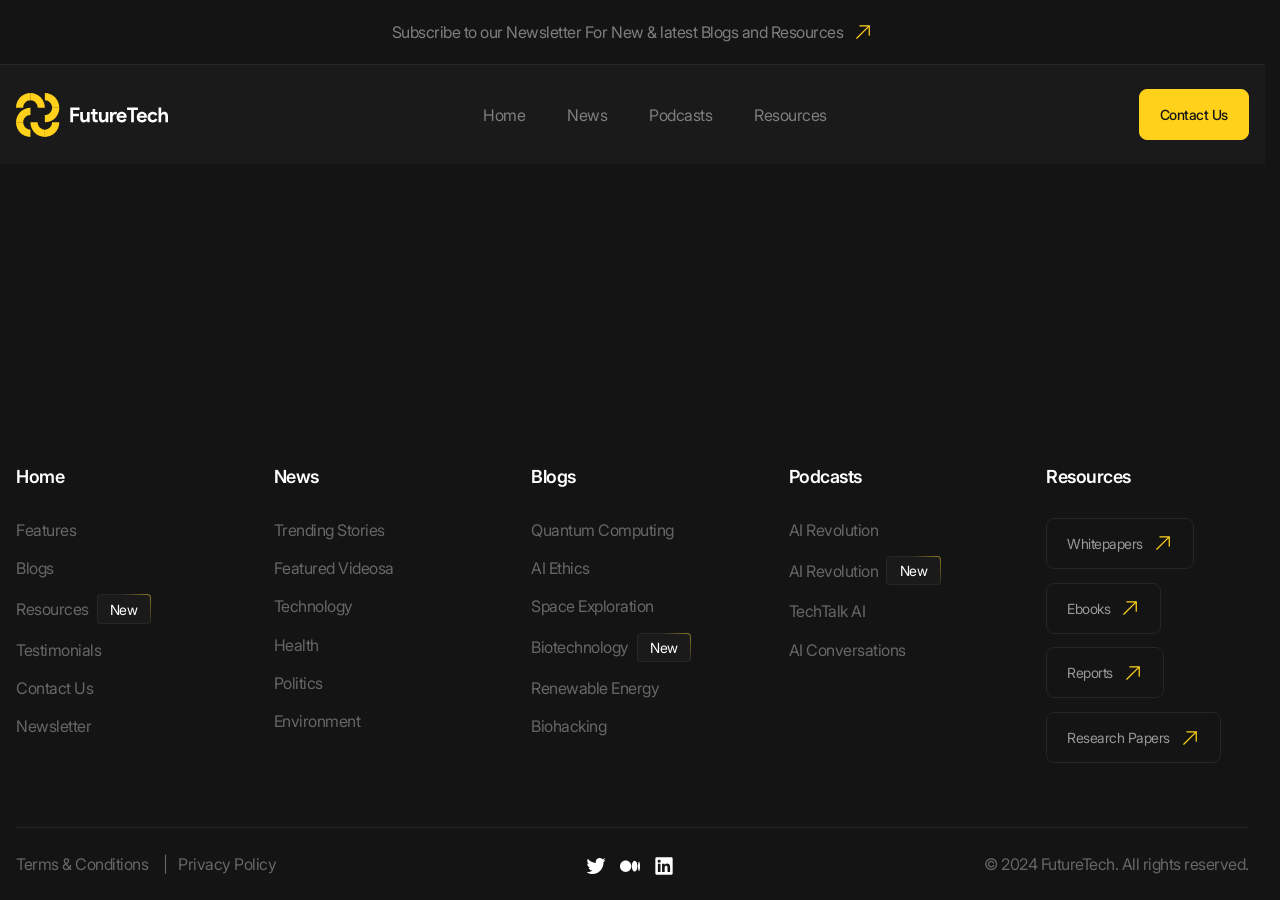
==== blog.html @ cdebb40d "feat(news): complete page layout, styling, and js logic" ====
<!DOCTYPE html>
<html lang="en">

<head>
    <meta charset="UTF-8">
    <meta name="viewport" content="width=device-width, initial-scale=1.0">
    <link rel="stylesheet" href="./css/main.css">
    <title>Future Tech | Blog</title>

</head>

<body>
    <header class="header" data-js-header>
        <div class="header__promo">
            <div class="header__promo-inner container">
                <a href="/" class="header__promo-link"><span class="icon icon--yellow-arrow">Subscribe to our Newsletter For New & latest Blogs and Resources</span></a>
            </div>
        </div>
        <div class="header__body">
            <div class="header__body-inner container">
                <a href="/"
                    class="header__logo logo"
                    aria-label="Home"
                    title="Home">
                    <img
                        class="logo__image"
                        src="./images/logo.svg"
                        alt=""
                        width="179" height="50" />
                </a>
                <div class="header__overlay" data-js-header-overlay>
                    <nav class="header__menu">
                        <ul class="header__menu-list">
                            <li class="header__menu-item">
                                <a href="./index.html" class="header__menu-link ">Home</a>
                            </li>
                            <li class="header__menu-item">
                                <a href="./news.html" class="header__menu-link ">News</a>
                            </li>
                            <li class="header__menu-item">
                                <a href="./podcasts.html" class="header__menu-link">Podcasts</a>
                            </li>
                            <li class="header__menu-item">
                                <a href="./resources.html" class="header__menu-link">Resources</a>
                            </li>
                        </ul>
                    </nav>
                    <a href="./contacts.html" class="header__contact-us-link button button--accent">Contact Us</a>
                </div>
                <button
                    class="header__burger-button burger-button visible-mobile" type="button"
                    aria-label="Open menu"
                    title="Open menu"
                    data-js-header-burger-button>
                    <span class="burger-button__line"></span>
                    <span class="burger-button__line"></span>
                    <span class="burger-button__line"></span>
                </button>
            </div>
        </div>
    </header>
    <main>

    </main>

    <footer class="footer">
        <div class="footer__inner container">
            <div class="footer__body">
                <nav class="footer__menu">
                    <div class="footer__menu-column">
                        <a href="#" class="footer__menu-main-link h6">Home</a>
                        <ul class="footer__menu-list">
                            <li class="footer__menu-item">
                                <a href="#" class="footer__menu-link">Features</a>
                            </li>
                            <li class="footer__menu-item">
                                <a href="#" class="footer__menu-link">Blogs</a>
                            </li>
                            <li class="footer__menu-item">
                                <a href="#" class="footer__menu-link">Resources</a>
                                <span class="badge">New</span>
                            </li>
                            <li class="footer__menu-item">
                                <a href="#" class="footer__menu-link">Testimonials</a>
                            </li>
                            <li class="footer__menu-item">
                                <a href="#" class="footer__menu-link">Contact Us</a>
                            </li>
                            <li class="footer__menu-item">
                                <a href="#" class="footer__menu-link">Newsletter</a>
                            </li>
                        </ul>
                    </div>
                    <div class="footer__menu-column">
                        <a href="#" class="footer__menu-main-link h6">News</a>
                        <ul class="footer__menu-list">
                            <li class="footer__menu-item">
                                <a href="#" class="footer__menu-link">Trending Stories</a>
                            </li>
                            <li class="footer__menu-item">
                                <a href="#" class="footer__menu-link">Featured Videosa</a>
                            </li>
                            <li class="footer__menu-item">
                                <a href="#" class="footer__menu-link">Technology</a>
                            </li>
                            <li class="footer__menu-item">
                                <a href="#" class="footer__menu-link">Health</a>
                            </li>
                            <li class="footer__menu-item">
                                <a href="#" class="footer__menu-link">Politics</a>
                            </li>
                            <li class="footer__menu-item">
                                <a href="#" class="footer__menu-link">Environment</a>
                            </li>
                        </ul>
                    </div>
                    <div class="footer__menu-column">
                        <a href="#" class="footer__menu-main-link h6">Blogs</a>
                        <ul class="footer__menu-list">
                            <li class="footer__menu-item">
                                <a href="#" class="footer__menu-link">Quantum Computing</a>
                            </li>
                            <li class="footer__menu-item">
                                <a href="#" class="footer__menu-link">AI Ethics</a>
                            </li>
                            <li class="footer__menu-item">
                                <a href="#" class="footer__menu-link">Space Exploration</a>
                            </li>
                            <li class="footer__menu-item">
                                <a href="#" class="footer__menu-link">Biotechnology</a>
                                <span class="badge">New</span>
                            </li>
                            <li class="footer__menu-item">
                                <a href="#" class="footer__menu-link">Renewable Energy</a>
                            </li>
                            <li class="footer__menu-item">
                                <a href="#" class="footer__menu-link">Biohacking</a>
                            </li>
                        </ul>
                    </div>
                    <div class="footer__menu-column">
                        <a href="#" class="footer__menu-main-link h6">Podcasts</a>
                        <ul class="footer__menu-list">
                            <li class="footer__menu-item">
                                <a href="#" class="footer__menu-link">AI Revolution</a>
                            </li>
                            <li class="footer__menu-item">
                                <a href="#" class="footer__menu-link">AI Revolution</a>
                                <span class="badge">New</span>
                            </li>
                            <li class="footer__menu-item">
                                <a href="#" class="footer__menu-link">TechTalk AI</a>
                            </li>
                            <li class="footer__menu-item">
                                <a href="#" class="footer__menu-link">AI Conversations</a>
                            </li>

                        </ul>
                    </div>
                    <div class="footer__menu-column">
                        <a href="#" class="footer__menu-main-link h6">Resources</a>
                        <ul class="footer__menu-list">
                            <li class="footer__menu-item">
                                <a href="#" class="footer__menu-link button"><span class="icon icon--yellow-arrow">Whitepapers</span></a>
                            </li>
                            <li class="footer__menu-item">
                                <a href="#" class="footer__menu-link button"><span class="icon icon--yellow-arrow"> Ebooks</span></a>
                            </li>
                            <li class="footer__menu-item">
                                <a href="#" class="footer__menu-link button"><span class="icon icon--yellow-arrow">Reports</span></a>
                            </li>
                            <li class="footer__menu-item">
                                <a href="#" class="footer__menu-link button"><span class="icon icon--yellow-arrow">Research Papers</span></a>
                            </li>

                        </ul>
                    </div>
                </nav>
            </div>
            <div class="div footer__extra">
                <div class="footer__extra-menu">
                    <ul class="footer__extra-menu-list">
                        <li class="footer__extra-menu-item">
                            <a href="#" class="footer__extra-menu-link">Terms & Conditions</a>
                        </li>
                        <li class="footer__extra-menu-item">
                            <a href="#" class="footer__extra-menu-link">Privacy Policy</a>
                        </li>
                    </ul>
                </div>
                <div class="footer__soc1als soc1als">
                    <ul class="soc1als__list">
                        <li class="soc1als__item">
                            <a href="#"
                                class="soc1als__link"
                                target="_blank"
                                aria-label="Twitter"
                                title="Twitter">
                                <svg width="24" height="24" viewBox="0 0 24 24" fill="none" xmlns="http://www.w3.org/2000/svg">
                                    <path d="M21.0571 7.18114C21.0664 7.39235 21.0664 7.59395 21.0664 7.80515C21.0756 14.2084 16.3712 21.6004 7.76793 21.6004C5.23048 21.6004 2.73933 20.842 0.600098 19.4212C0.970528 19.4692 1.34096 19.4884 1.71139 19.4884C3.81358 19.4884 5.86021 18.7588 7.51789 17.4052C5.51756 17.3668 3.75802 16.0132 3.14681 14.0356C3.85063 14.1796 4.57296 14.1508 5.25826 13.9492C3.08198 13.5076 1.51691 11.5204 1.50765 9.20675C1.50765 9.18755 1.50765 9.16835 1.50765 9.14915C2.15591 9.52355 2.88751 9.73475 3.62837 9.75395C1.58174 8.33315 0.942746 5.50114 2.18369 3.28353C4.5637 6.31714 8.06427 8.15075 11.8241 8.35235C11.4445 6.67234 11.9631 4.90594 13.1762 3.71553C15.0561 1.88193 18.0196 1.97793 19.7977 3.92673C20.8441 3.71553 21.8535 3.31233 22.7704 2.74593C22.4185 3.86913 21.6869 4.81954 20.7145 5.42434C21.6406 5.30914 22.5481 5.04994 23.4001 4.66594C22.7704 5.64514 21.9739 6.48994 21.0571 7.18114Z" fill="white" />
                                </svg>
                            </a>
                        </li>
                        <li class="soc1als__item">
                            <a href="#"
                                class="soc1als__link"
                                target="_blank"
                                aria-label="Medium"
                                title="Medium">
                                <svg width="24" height="24" viewBox="0 0 24 24" fill="none" xmlns="http://www.w3.org/2000/svg">
                                    <path d="M13.5374 12.2281C13.5374 15.9988 10.5069 19.0556 6.76883 19.0556C3.03073 19.0556 0 15.9981 0 12.2281C0 8.45806 3.0305 5.40039 6.76883 5.40039C10.5072 5.40039 13.5374 8.45737 13.5374 12.2281Z" fill="white" />
                                    <path d="M20.9627 12.2285C20.9627 15.7778 19.4474 18.6563 17.5783 18.6563C15.7091 18.6563 14.1938 15.7778 14.1938 12.2285C14.1938 8.67922 15.7089 5.80078 17.578 5.80078C19.4472 5.80078 20.9625 8.67829 20.9625 12.2285" fill="white" />
                                    <path d="M24 12.228C24 15.4073 23.4672 17.9862 22.8097 17.9862C22.1522 17.9862 21.6196 15.408 21.6196 12.228C21.6196 9.04797 22.1525 6.46973 22.8097 6.46973C23.467 6.46973 24 9.04774 24 12.228Z" fill="white" />
                                </svg>
                            </a>
                        </li>
                        <li class="soc1als__item">
                            <a href="#"
                                class="soc1als__link"
                                target="_blank"
                                aria-label="LinkedIn"
                                title="LinkedIn">
                                <svg width="24" height="24" viewBox="0 0 24 24" fill="none" xmlns="http://www.w3.org/2000/svg">
                                    <path d="M20.8647 1.59961H3.13554C2.72832 1.59961 2.33777 1.76138 2.04982 2.04933C1.76187 2.33728 1.6001 2.72783 1.6001 3.13505V20.8642C1.6001 21.2714 1.76187 21.6619 2.04982 21.9499C2.33777 22.2378 2.72832 22.3996 3.13554 22.3996H20.8647C21.2719 22.3996 21.6624 22.2378 21.9504 21.9499C22.2383 21.6619 22.4001 21.2714 22.4001 20.8642V3.13505C22.4001 2.72783 22.2383 2.33728 21.9504 2.04933C21.6624 1.76138 21.2719 1.59961 20.8647 1.59961ZM7.79965 19.3186H4.67243V9.38516H7.79965V19.3186ZM6.23388 8.00861C5.87915 8.00661 5.53296 7.89958 5.239 7.70102C4.94504 7.50246 4.71649 7.22127 4.58219 6.89294C4.44789 6.56461 4.41386 6.20386 4.48439 5.8562C4.55492 5.50855 4.72686 5.18958 4.9785 4.93955C5.23014 4.68952 5.5502 4.51964 5.8983 4.45134C6.2464 4.38304 6.60693 4.41939 6.93439 4.5558C7.26185 4.6922 7.54156 4.92255 7.73823 5.21778C7.9349 5.51301 8.03971 5.85988 8.03943 6.21461C8.04278 6.45211 7.99827 6.68784 7.90857 6.90777C7.81887 7.1277 7.68582 7.32732 7.51733 7.49473C7.34884 7.66215 7.14837 7.79392 6.92787 7.88221C6.70736 7.97049 6.47134 8.01348 6.23388 8.00861ZM19.3263 19.3273H16.2005V13.9005C16.2005 12.3001 15.5202 11.8061 14.642 11.8061C13.7147 11.8061 12.8047 12.5052 12.8047 13.9409V19.3273H9.67743V9.39239H12.6848V10.7689H12.7252C13.0271 10.1579 14.0844 9.11361 15.6979 9.11361C17.4428 9.11361 19.3278 10.1493 19.3278 13.1826L19.3263 19.3273Z" fill="white" />
                                </svg>
                            </a>
                        </li>
                    </ul>
                </div>
                <p class="footer__copyright">© <time datetime="2024">2024</time> FutureTech. All rights reserved.</p>
            </div>
        </div>

    </footer>

    <script src="./scripts/main.js" type="module" defer></script>
</body>


</html>
---- css/main.css ----
@charset "UTF-8";
/**
  Нормализация блочной модели
 */
*,
::before,
::after {
  box-sizing: border-box;
}

/**
  Убираем внутренние отступы слева тегам списков,
  у которых есть атрибут class
 */
:where(ul, ol):where([class]) {
  padding-left: 0;
}

/**
  Убираем внешние отступы body и двум другим тегам,
  у которых есть атрибут class
 */
body,
:where(blockquote, figure):where([class]) {
  margin: 0;
}

/**
  Убираем внешние отступы вертикали нужным тегам,
  у которых есть атрибут class
 */
:where(h1,
h2,
h3,
h4,
h5,
h6,
p,
ul,
ol,
dl):where([class]) {
  margin-block: 0;
}

:where(dd[class]) {
  margin-left: 0;
}

:where(fieldset[class]) {
  margin-left: 0;
  padding: 0;
  border: none;
}

/**
  Убираем стандартный маркер маркированному списку,
  у которого есть атрибут class
 */
:where(ul[class]) {
  list-style: none;
}

:where(address[class]) {
  font-style: normal;
}

/**
  Обнуляем вертикальные внешние отступы параграфа,
  объявляем локальную переменную для внешнего отступа вниз,
  чтобы избежать взаимодействие с более сложным селектором
 */
p {
  --paragraphMarginBottom: 24px;
  margin-block: 0;
}

/**
  Внешний отступ вниз для параграфа без атрибута class,
  который расположен не последним среди своих соседних элементов
 */
p:where(:not([class]):not(:last-child)) {
  margin-bottom: var(--paragraphMarginBottom);
}

/**
  Упрощаем работу с изображениями и видео
 */
img,
video {
  display: block;
  max-width: 100%;
  height: auto;
}

/**
  Наследуем свойства шрифт для полей ввода
 */
input,
textarea,
select,
button {
  font: inherit;
}

html {
  /**
   Пригодится в большинстве ситуаций
   (когда, например, нужно будет "прижать" футер к низу сайта)
  */
  height: 100%;
  /**
   Убираем скачок интерфейса по горизонтали
   при появлении / исчезновении скроллбара
  */
  scrollbar-gutter: stable;
}

/**
  Плавный скролл
 */
html,
:has(:target) {
  scroll-behavior: smooth;
}

body {
  /**
   Пригодится в большинстве ситуаций
   (когда, например, нужно будет "прижать" футер к низу сайта)
  */
  min-height: 100%;
  /**
   Унифицированный интерлиньяж
  */
  line-height: 1.5;
}

/**
  Нормализация высоты элемента ссылки при его инспектировании в DevTools
 */
a:where([class]) {
  display: inline-flex;
}

/**
  Курсор-рука при наведении на элемент
 */
button,
label {
  cursor: pointer;
}

/**
  Приводим к единому цвету svg-элементы
 */
[fill] {
  fill: currentColor;
}

[stroke] {
  stroke: currentColor;
}

/**
  Чиним баг задержки смены цвета при взаимодействии с svg-элементами
 */
svg * {
  transition-property: fill, stroke;
}

/**
  Удаляем все анимации и переходы для людей,
  которые предпочитают их не использовать
 */
@media (prefers-reduced-motion: reduce) {
  *,
  ::before,
  ::after {
    animation-duration: 0.01ms !important;
    animation-iteration-count: 1 !important;
    transition-duration: 0.01ms !important;
    scroll-behavior: auto !important;
  }
}
@font-face {
  font-family: "Kumbh Sans";
  src: url("../fonts/KumbhSans-Regular.woff2") format("woff2");
  font-weight: 400;
  font-style: normal;
  font-display: swap;
}
@font-face {
  font-family: "Kumbh Sans";
  src: url("../fonts/KumbhSans-Regular.woff2") format("woff2");
  font-weight: 500;
  font-style: normal;
  font-display: swap;
}
@font-face {
  font-family: "Inter";
  src: url("../fonts/Inter-Regular.woff2") format("woff2");
  font-weight: 400;
  font-style: normal;
  font-display: swap;
}
@font-face {
  font-family: "Inter";
  src: url("../fonts/Inter-Medium.woff2") format("woff2");
  font-weight: 500;
  font-style: normal;
  font-display: swap;
}
@font-face {
  font-family: "Inter";
  src: url("../fonts/Inter-SemiBold.woff2") format("woff2");
  font-weight: 600;
  font-style: normal;
  font-display: swap;
}
@font-face {
  font-family: "Inter";
  src: url("../fonts/Inter-Bold.woff2") format("woff2");
  font-weight: 700;
  font-style: normal;
  font-display: swap;
}
:root {
  --color-light: #FFFFFF;
  --color-dark: #141414;
  --color-dark-10: #1a1a1a;
  --color-dark-15: #262626;
  --color-dark-20: #333333;
  --color-dark-40: #666666;
  --color-gray-50: #7E7E81;
  --color-gray-60: #98989a;
  --color-accent: #FFD11A;
  --color-red: #FF5500;
  --gradient: linear-gradient(
      45deg,
      var(--color-dark-15) 64%,
      var(--color-accent) 136%
  );
  --border: 0.0625rem solid var(--color-dark-15);
  --font-family-base: 'Inter', sans-serif;
  --font-family-accent: 'Kumbh Sans', sans-serif;
  --container-width: 100rem;
  --container-padding-x: 1rem;
  --transition-duration: 0.2s;
}
@media (width <= 90.06125rem) {
  :root {
    --container-width: 80rem;
  }
}

.container {
  max-width: calc(var(--container-width) + var(--container-padding-x) * 2);
  margin-inline: auto;
  padding-inline: var(--container-padding-x);
}

.visually-hidden {
  position: absolute !important;
  width: 1px !important;
  height: 1px !important;
  margin: -1px !important;
  border: 0 !important;
  padding: 0 !important;
  white-space: nowrap !important;
  clip-path: inset(100%) !important;
  clip: rect(0 0 0 0) !important;
  overflow: hidden !important;
}

@media (width <= 47.99875rem) {
  .hidden-mobile {
    display: none !important;
  }
}

@media (width > 47.99875rem) {
  .visible-mobile {
    display: none !important;
  }
}

.full-vw-line {
  position: relative;
}
.full-vw-line--top::before, .full-vw-line--bottom::after {
  content: "";
  position: absolute;
  width: calc((100vw - var(--container-width)) / 2);
  height: 0.0625rem;
  background-color: var(--color-dark-15);
}
.full-vw-line--top::before {
  bottom: 100%;
}
.full-vw-line--bottom::after {
  top: 100%;
}
.full-vw-line--left::before, .full-vw-line--left::after {
  right: 100%;
  left: auto;
}
.full-vw-line--right::before, .full-vw-line--right::after {
  left: 100%;
  right: auto;
}

.circle-icon {
  --circleSize: 3.25rem;
  --circleMarginLeft: 1.25rem;
  position: relative;
  min-height: var(--circleSize);
  padding-right: calc(var(--circleSize) + var(--circleMarginLeft));
}
@media (width <= 90.06125rem) {
  .circle-icon {
    --circleSize: 2.75rem;
    --circleMarginLeft: 0.875rem;
  }
}
@media (width <= 47.99875rem) {
  .circle-icon {
    --circleSize: 2.5rem;
  }
}
.circle-icon::after {
  width: var(--circleSize);
  height: var(--circleSize);
  position: absolute;
  top: 50%;
  translate: 0 -50%;
  content: "";
  right: 0;
  background: url("../icons/arrow_black.svg") center no-repeat var(--color-accent);
  border-radius: 50%;
}

html.is-lock {
  overflow: hidden;
}

body {
  font-size: clamp(0.875rem, 0.8112745098rem + 0.2614379085vw, 1.125rem);
  display: flex;
  flex-direction: column;
  font-family: var(--font-family-base);
  letter-spacing: -0.03em;
  color: var(--color-gray-50);
  background-color: var(--color-dark);
}

main {
  flex-grow: 1;
}

h1,
.h1,
h2,
.h2,
h3,
.h3,
h4,
.h4,
h5,
.h5,
h6,
.h6 {
  color: var(--color-light);
  font-weight: 500;
}

h1,
.h1,
h2,
.h2,
h3,
.h3 {
  font-family: var(--font-family-accent);
  font-weight: 500;
}

h4,
.h4,
h5,
.h5,
h6,
.h6 {
  font-weight: 600;
}

h1,
.h1 {
  font-size: clamp(1.875rem, 1.237745098rem + 2.614379085vw, 4.375rem);
  line-height: 1.2;
}

h2,
.h2 {
  font-size: clamp(1.75rem, 1.2720588235rem + 1.9607843137vw, 3.625rem);
  line-height: 1.3;
}

h3,
.h3 {
  font-size: clamp(1.5rem, 1.2450980392rem + 1.045751634vw, 2.5rem);
  line-height: 1.5;
}

h4,
.h4 {
  font-size: clamp(1.125rem, 0.9975490196rem + 0.522875817vw, 1.625rem);
}

h5,
.h5 {
  font-size: clamp(1.125rem, 1.0294117647rem + 0.3921568627vw, 1.5rem);
}

h6,
.h6 {
  font-size: clamp(1rem, 0.9362745098rem + 0.2614379085vw, 1.25rem);
}

a,
button,
label,
input,
textarea,
select,
svg * {
  transition-duration: var(--transition-duration);
}

a {
  color: inherit;
}
@media (any-hover: hover) {
  a:hover {
    color: var(--color-accent);
  }
}
@media (any-hover: none) {
  a:active {
    color: var(--color-accent);
  }
}
a[class] {
  text-decoration: none;
}

:focus-visible {
  outline: 0.125rem dashed var(--color-light);
  outline-offset: 0.25rem;
  transition-duration: 0s !important;
}

a[aria-label],
button[aria-label] {
  position: relative;
}
a[aria-label]::before,
button[aria-label]::before {
  position: absolute;
  top: 50%;
  left: 50%;
  translate: -50% -50%;
  width: 2.75rem;
  height: 2.75rem;
  content: "";
}

.icon {
  display: flex;
  align-items: center;
  -moz-column-gap: 0.625rem;
       column-gap: 0.625rem;
}
.icon::after {
  --size: 1.5rem;
  width: var(--size);
  height: var(--size);
  content: "";
  flex-shrink: 0;
  background-position: center;
  background-size: contain;
  background-repeat: no-repeat;
}
@media (width <= 90.06125rem) {
  .icon::after {
    --size: 1.25rem;
  }
}
.icon--yellow-arrow::after {
  background-image: url("../icons/arrow-to-right-yallow.svg");
}
.icon--yellow-eye::after {
  background-image: url("../icons/eys.svg");
}

.logo {
  max-width: clamp(7.875rem, 7.0784313725rem + 3.2679738562vw, 11rem);
}

.button {
  display: inline-flex;
  justify-content: center;
  padding: 1.125rem 1.5rem;
  font-size: rem18;
  white-space: nowrap;
  color: var(--color-gray-60);
  background-color: var(--color-dark);
  border: var(--border);
  border-radius: 0.75rem;
}
@media (width <= 90.06125rem) {
  .button {
    padding: 0.875rem 1.25rem;
    font-size: 0.875rem;
    border-radius: 0.5rem;
  }
}
@media (any-hover: hover) {
  .button:hover {
    color: var(--color-accent);
    background-color: var(--color-dark-10);
    border-color: var(--color-accent);
  }
}
@media (any-hover: none) {
  .button:active {
    color: var(--color-accent);
    background-color: var(--color-dark-10);
    border-color: var(--color-accent);
  }
}
.button--accent {
  color: var(--color-dark);
  font-weight: 500;
  background-color: var(--color-accent);
  border-color: var(--color-accent);
  border-radius: 0.5rem;
}
.button--dark-gray {
  background-color: var(--color-dark-10);
}

.burger-button {
  width: 2.125rem;
  height: 2.125rem;
  display: inline-flex;
  flex-direction: column;
  justify-content: space-between;
  padding: 0.53125rem 0.265625rem;
  color: var(--color-light);
  background-color: transparent;
  border: none;
}
@media (any-hover: hover) {
  .burger-button:hover {
    color: var(--color-accent);
  }
}
@media (any-hover: none) {
  .burger-button:active {
    color: var(--color-accent);
  }
}
.burger-button.is-active .burger-button__line:first-child {
  rotate: 45deg;
  transform-origin: 0;
  translate: 0.25em -0.1em;
}
.burger-button.is-active .burger-button__line:nth-child(2) {
  rotate: -45deg;
}
.burger-button.is-active .burger-button__line:last-child {
  width: 0;
}
.burger-button__line {
  background-color: currentColor;
  width: 100%;
  min-height: 0.125rem;
  border-radius: 1rem;
  transition-duration: var(--transition-duration);
}
.burger-button__line:last-child {
  width: 55%;
  align-self: end;
}

.header {
  position: sticky;
  z-index: 100;
  top: 0;
  animation-name: scrolling-header;
  animation-fill-mode: both;
  animation-timeline: scroll();
  animation-range: 6.25rem 12.5rem;
}
@keyframes scrolling-header {
  to {
    box-shadow: 0 0 1rem 0 var(--color-dark-40);
  }
}
.header__promo {
  padding-block: 1.25rem;
  text-align: center;
  background-color: var(--color-dark);
  border-bottom: var(--border);
}
@media (width <= 47.99875rem) {
  .header__promo {
    padding-block: 0.875rem;
  }
}
.header__body {
  padding-block: 1.5rem;
  background-color: var(--color-dark-10);
}
@media (width <= 47.99875rem) {
  .header__body {
    padding-block: 1.25rem;
  }
}
.header__body-inner {
  display: flex;
  justify-content: space-between;
  align-items: center;
  -moz-column-gap: 1rem;
       column-gap: 1rem;
}
@media (width > 47.99875rem) {
  .header__overlay {
    display: contents;
  }
}
@media (width <= 47.99875rem) {
  .header__overlay {
    position: fixed;
    inset: 0;
    display: flex;
    flex-direction: column;
    justify-content: center;
    row-gap: 3rem;
    padding: 1rem;
    background-color: var(--color-dark-10);
    transition-duration: var(--transition-duration);
  }
  .header__overlay:not(.is-active) {
    opacity: 0;
    visibility: hidden;
    translate: 100%;
  }
}
@media (width <= 47.99875rem) {
  .header__menu {
    overflow-y: auto;
  }
}
.header__menu-list {
  display: flex;
  align-items: center;
  -moz-column-gap: 1rem;
       column-gap: 1rem;
}
@media (width <= 90.06125rem) {
  .header__menu-list {
    -moz-column-gap: 0.375rem;
         column-gap: 0.375rem;
  }
}
@media (width <= 47.99875rem) {
  .header__menu-list {
    flex-direction: column;
    row-gap: 1rem;
  }
}
.header__menu-link {
  padding: 0.875rem 1.5rem;
  color: var(--color-gray-50);
}
@media (width <= 90.06125rem) {
  .header__menu-link {
    padding: 0.625rem 1.125rem;
  }
}
.header__menu-link.is-active {
  color: var(--color-light);
  background-color: var(--color-dark);
  border: var(--border);
  font-weight: 500;
  border-radius: 0.625rem;
  pointer-events: none;
}
@media (width <= 47.99875rem) {
  .header__contact-us-link {
    width: 100%;
    max-width: 18.75rem;
    align-self: center;
  }
}

.badge {
  display: inline-flex;
  padding: clamp(0.125rem, 0.0931372549rem + 0.1307189542vw, 0.25rem) clamp(0.625rem, 0.5612745098rem + 0.2614379085vw, 0.875rem);
  font-size: 1rem;
  color: var(--color-light);
  background: linear-gradient(var(--color-dark-10), var(--color-dark-10)) padding-box, var(--gradient) border-box;
  border: 0.0625rem solid transparent;
  border-radius: 0.375rem;
}
@media (width <= 90.06125rem) {
  .badge {
    font-size: 0.875rem;
    border-radius: 0.25rem;
  }
}

.soc1als__list {
  display: flex;
  -moz-column-gap: 1.25rem;
       column-gap: 1.25rem;
}
@media (width <= 90.06125rem) {
  .soc1als__list {
    -moz-column-gap: 0.875rem;
         column-gap: 0.875rem;
  }
}
.soc1als__item {
  display: flex;
}
.soc1als__link {
  --size: 1.5rem;
  width: var(--size);
  height: var(--size);
  color: var(--color-light);
}
@media (width <= 90.06125rem) {
  .soc1als__link {
    --size: 1.25rem;
  }
}

.footer {
  color: var(--color-dark-40);
}
.footer__body {
  padding-block: clamp(2.5rem, 1.862745098rem + 2.614379085vw, 5rem);
  border-bottom: var(--border);
}
.footer__menu {
  display: grid;
  grid-template-columns: repeat(5, 1fr);
  align-items: start;
  -moz-column-gap: clamp(1.25rem, 0.2941176471rem + 3.9215686275vw, 5rem);
       column-gap: clamp(1.25rem, 0.2941176471rem + 3.9215686275vw, 5rem);
}
@media (width <= 63.99875rem) {
  .footer__menu {
    grid-template-columns: repeat(2, 1fr);
    row-gap: 2.5rem;
  }
}
@media (width <= 47.99875rem) {
  .footer__menu {
    row-gap: 1.25rem;
  }
}
.footer__menu-column {
  display: grid;
  row-gap: clamp(1rem, 0.681372549rem + 1.3071895425vw, 2.25rem);
}
@media (width <= 63.99875rem) {
  .footer__menu-column:last-child {
    grid-column: -1/1;
  }
  .footer__menu-column:last-child .footer__menu-list {
    flex-direction: row;
    flex-wrap: wrap;
    gap: 0.75rem;
  }
}
.footer__menu-list {
  display: flex;
  flex-direction: column;
  row-gap: clamp(0.5rem, 0.3406862745rem + 0.6535947712vw, 1.125rem);
}
.footer__menu-item {
  display: flex;
  align-items: center;
  -moz-column-gap: 0.5rem;
       column-gap: 0.5rem;
}
.footer__extra {
  display: flex;
  justify-content: space-between;
  align-items: center;
  -moz-column-gap: 1rem;
       column-gap: 1rem;
  padding-block: 2.5rem;
}
@media (width <= 90.06125rem) {
  .footer__extra {
    padding-block: 1.5rem;
  }
}
@media (width <= 47.99875rem) {
  .footer__extra {
    flex-direction: column;
    row-gap: 1.25rem;
  }
}
.footer__extra-menu-list {
  display: flex;
}
.footer__extra-menu-item:not(:last-child)::after {
  content: "|";
  margin-inline: 0.6875rem;
}
@media (width <= 47.99875rem) {
  .footer__soc1als {
    order: -1;
  }
}

.advantage-card {
  display: grid;
  row-gap: 1.875rem;
}
@media (width <= 90.06125rem) {
  .advantage-card {
    row-gap: 1.25rem;
  }
}
@media (width <= 47.99875rem) {
  .advantage-card {
    row-gap: 0.875rem;
  }
}
@media (width <= 90.06125rem) {
  .advantage-card__image {
    width: 2.5rem;
  }
}
@media (width <= 47.99875rem) {
  .advantage-card__image {
    width: 1.875rem;
  }
}
.advantage-card__link {
  display: grid;
  row-gap: 0.25rem;
}
@media (width <= 90.06125rem) {
  .advantage-card__link {
    row-gap: 0.125rem;
  }
}
.advantage-card__details {
  font-size: clamp(0.875rem, 0.7794117647rem + 0.3921568627vw, 1.25rem);
  font-family: var(--fonf-family-accent);
}

.metrics__list {
  display: grid;
  grid-template-columns: repeat(3, 1fr);
}
.metrics__item {
  display: flex;
  flex-direction: column-reverse;
  row-gap: 0.625rem;
  padding: 3.125rem;
}
@media (width <= 90.06125rem) {
  .metrics__item {
    padding: 1.875rem 2.5rem;
    row-gap: 0.125rem;
  }
}
@media (width <= 63.99875rem) {
  .metrics__item {
    row-gap: 0;
    padding: 1.25rem;
  }
}
.metrics__item:first-child {
  padding-left: 0;
}
.metrics__item:not(:last-child) {
  border-right: var(--border);
}
.metrics__value {
  font-weight: 600;
}
.metrics__sign {
  color: var(--color-accent);
}

.resources-preview {
  display: flex;
  flex-direction: column;
  justify-content: end;
  align-items: start;
  gap: 1.875rem;
}
@media (width <= 90.06125rem) {
  .resources-preview {
    row-gap: 1.25rem;
  }
}
.resources-preview__body {
  display: grid;
  row-gap: 0.875rem;
}
@media (width <= 90.06125rem) {
  .resources-preview__body {
    row-gap: 0.375rem;
  }
}
@media (width <= 30.06125rem) {
  .resources-preview__button {
    width: 100%;
  }
}

@media (width > 63.99875rem) {
  .hero__main {
    display: grid;
    grid-template-columns: 60% auto;
    grid-template-areas: "body resources-preview" "metrics resources-preview";
  }
}
.hero__body {
  grid-area: body;
  padding-top: 9.375rem;
  padding-right: 3.125rem;
  padding-bottom: 6.25rem;
}
@media (width <= 90.06125rem) {
  .hero__body {
    padding-top: 6.25rem;
    padding-right: 2.5rem;
  }
}
@media (width <= 63.99875rem) {
  .hero__body {
    padding-right: 0;
    padding-top: 2.5rem;
    padding-bottom: 1.875rem;
  }
}
.hero__subtitle {
  font-size: clamp(1.125rem, 0.9338235294rem + 0.7843137255vw, 1.875rem);
  font-family: var(--font-family-accent);
  font-weight: 500;
  color: var(--color-dark-40);
}
.hero__subtitle:not(:last-child) {
  margin-bottom: 1.875rem;
}
@media (width <= 47.99875rem) {
  .hero__subtitle {
    margin-bottom: 0.875rem;
  }
}
.hero__title:not(:last-child) {
  margin-bottom: 1.25rem;
}
@media (width <= 47.99875rem) {
  .hero__title {
    margin-bottom: 0.625rem;
  }
}
.hero__resources-preview {
  grid-area: resources-preview;
  padding-left: 5rem;
  padding-bottom: 5rem;
  background: url("../images/resources-preview/bg.png") 0 0/cover no-repeat;
}
@media (width <= 90.06125rem) {
  .hero__resources-preview {
    padding-left: 3.125rem;
    padding-bottom: 3.125rem;
  }
}
@media (width > 63.99875rem) {
  .hero__resources-preview {
    border-left: var(--border);
  }
}
@media (width <= 63.99875rem) {
  .hero__resources-preview {
    width: 100vw;
    margin-left: calc(var(--container-padding-x) * -1);
    padding: 6.25rem 2.5rem 2.5rem;
    background-size: contain;
  }
}
.hero__metrics {
  grid-area: metrics;
}
@media (width > 63.99875rem) {
  .hero__metrics {
    border-top: var(--border);
  }
}
@media (width <= 63.99875rem) {
  .hero__metrics::before {
    width: 100vw;
    right: calc(var(--container-padding-x) * -1);
  }
}
.hero__advantages {
  border-block: var(--border);
}
@media (width > 63.99875rem) {
  .hero__advantages-list {
    display: grid;
    grid-template-columns: repeat(3, 1fr);
  }
}
.hero__advantages-item {
  --paddingX: 5rem;
  padding-block: 3.125rem;
}
@media (width <= 90.06125rem) {
  .hero__advantages-item {
    --paddingX:3.125rem;
    padding-block: 2.5rem;
  }
}
@media (width > 63.99875rem) {
  .hero__advantages-item:not(:first-child) {
    padding-left: var(--paddingX);
  }
  .hero__advantages-item:not(:last-child) {
    padding-right: var(--paddingX);
    border-right: var(--border);
  }
}
@media (width <= 63.99875rem) {
  .hero__advantages-item {
    padding-block: 1.875rem;
  }
  .hero__advantages-item:not(:last-child) {
    border-bottom: var(--border);
  }
}

.team {
  --personImageSize: 3.75rem;
  display: flex;
  padding: 0.625rem;
  background-color: var(--color-dark-10);
  border-radius: 6.25rem;
}
@media (width <= 90.06125rem) {
  .team {
    --personImageSize: 3.125rem;
    padding: 0.5rem;
  }
}
@media (width <= 63.99875rem) {
  .team {
    --personImageSize: 2.5rem;
  }
}
.team__person {
  width: var(--personImageSize);
  background-color: var(--color-dark-15);
  border: 0.125rem solid var(--color-dark-40);
  border-radius: 50%;
}
@media (width <= 90.06125rem) {
  .team__person {
    border-width: 0.0625rem;
  }
}
.team__person:not(:first-child) {
  margin-left: calc(var(--personImageSize) / 4 * -1);
}

.list__item:not(:last-child) {
  border-bottom: var(--border);
}

.tag {
  font-size: clamp(0.875rem, 0.7794117647rem + 0.3921568627vw, 1.25rem);
  padding: 0.375rem 0.625rem;
  background-color: var(--color-dark-20);
  color: var(--color-light);
  font-weight: 500;
  border-radius: 0.25rem;
}
@media (width <= 90.06125rem) {
  .tag {
    padding: 0.25rem 0.5rem;
  }
}

.tile {
  padding: clamp(1.5rem, 1.2450980392rem + 1.045751634vw, 2.5rem);
  background-color: var(--color-dark-10);
  border: var(--border);
  border-radius: 0.75rem;
}
@media (width <= 90.06125rem) {
  .tile {
    border-radius: 0.625rem;
  }
}

.section__header {
  padding-block: clamp(2.5rem, 1.2254901961rem + 5.2287581699vw, 7.5rem);
  background-color: var(--color-dark-10);
}
.section__header-inner:has(.section__link) {
  display: grid;
  align-items: center;
  gap: 1rem;
}
@media (width > 47.99875rem) {
  .section__header-inner:has(.section__link) {
    grid-template-columns: 1fr auto;
  }
}
@media (width <= 47.99875rem) {
  .section__header-inner:has(.section__link) {
    row-gap: 1.875rem;
  }
}
.section__header-info {
  display: grid;
  align-items: start;
  row-gap: 1rem;
}
@media (width <= 90.06125rem) {
  .section__header-info {
    row-gap: 0.625rem;
  }
}
.section__subtitle {
  justify-self: start;
}
.section__body {
  border-block: var(--border);
}
.section__link {
  max-width: 22.5rem;
}

@media (width > 63.99875rem) {
  .card {
    display: grid;
    grid-template-columns: 37.5% auto;
  }
}
.card__preview, .card__body {
  padding: 5rem;
}
@media (width <= 90.06125rem) {
  .card__preview, .card__body {
    padding: 3.75rem;
  }
}
.card__preview {
  display: flex;
  flex-direction: column;
  justify-content: center;
  row-gap: clamp(1.25rem, 0.612745098rem + 2.614379085vw, 3.75rem);
  padding-left: 0;
}
@media (width > 63.99875rem) {
  .card__preview {
    border-right: var(--border);
  }
}
@media (width <= 63.99875rem) {
  .card__preview {
    padding-right: 0;
    padding-block: 3.125rem;
    border-bottom: var(--border);
  }
}
.card__preview-main {
  display: grid;
  row-gap: clamp(1.5rem, 1.0857843137rem + 1.6993464052vw, 3.125rem);
}
@media (width <= 63.99875rem) {
  .card__preview-main {
    justify-content: start;
  }
}
.card__preview-icon {
  width: clamp(3.125rem, 2.6470588235rem + 1.9607843137vw, 5rem);
}
.card__preview-info {
  display: grid;
  row-gap: clamp(0.375rem, 0.2156862745rem + 0.6535947712vw, 1rem);
}
.card__body {
  padding-right: 0;
}
@media (width <= 63.99875rem) {
  .card__body {
    padding: 1.875rem 0;
  }
}
.card__grid {
  display: grid;
}
.card__grid--2-cols {
  grid-template-columns: repeat(2, 1fr);
  gap: clamp(0.625rem, 0.306372549rem + 1.3071895425vw, 1.875rem);
}
@media (width <= 47.99875rem) {
  .card__grid--2-cols {
    grid-template-columns: 1fr;
  }
}
.card__grid--2-cols-alt {
  gap: 1.875rem 1.25rem;
}
@media (width <= 90.06125rem) {
  .card__grid--2-cols-alt {
    gap: 24 1rem;
  }
}
@media (width > 47.99875rem) {
  .card__grid--2-cols-alt {
    grid-template-columns: auto 1fr;
  }
}
.card__cell {
  display: flex;
  flex-direction: column;
  justify-content: start;
  row-gap: clamp(0.25rem, -0.0049019608rem + 1.045751634vw, 1.25rem);
}
.card__cell:has(> *:only-child) {
  justify-content: center;
}
.card__cell:has(.card__cell-link) {
  display: grid;
  grid-template-columns: 1fr auto;
  grid-template-areas: "other link" "other link";
  align-items: center;
  -moz-column-gap: 1.25rem;
       column-gap: 1.25rem;
}
.card__cell--wide {
  grid-column: -1/1;
}
.card__cell-image {
  width: 100%;
  height: clamp(10.5625rem, 7.9656862745rem + 10.6535947712vw, 20.75rem);
  -o-object-fit: cover;
     object-fit: cover;
  border-radius: 0.75rem;
}
@media (width <= 90.06125rem) {
  .card__cell-image {
    border-radius: 0.625rem;
  }
}
.card__cell-subtitle {
  font: inherit;
  color: inherit;
}
.card__cell-link {
  grid-area: link;
}

.tabs__header {
  border-bottom: var(--border);
}
@media (width <= 63.99875rem) {
  .tabs__header {
    overflow-x: auto;
  }
}
.tabs__buttons {
  display: grid;
  grid-template-columns: repeat(6, 1fr);
  -moz-column-gap: 1.25rem;
       column-gap: 1.25rem;
  padding-block: clamp(1.25rem, 0.7720588235rem + 1.9607843137vw, 3.125rem);
}
@media (width <= 90.06125rem) {
  .tabs__buttons {
    -moz-column-gap: 0.875rem;
         column-gap: 0.875rem;
  }
}
@media (width <= 63.99875rem) {
  .tabs__buttons {
    width: -moz-max-content;
    width: max-content;
  }
}
.tabs__button {
  padding: clamp(1.125rem, 0.9338235294rem + 0.7843137255vw, 1.875rem) 0.6875rem;
  color: var(--color-gray-60);
  background-color: transparent;
  border: var(--border);
  border-radius: 0.5rem;
  font-size: 1.125rem;
}
@media (width <= 90.06125rem) {
  .tabs__button {
    font-size: 0.875rem;
  }
}
@media (any-hover: hover) {
  .tabs__button:hover {
    color: var(--color-accent);
    border-color: var(--color-accent);
  }
}
@media (any-hover: none) {
  .tabs__button:active {
    color: var(--color-accent);
    border-color: var(--color-accent);
  }
}
.tabs__button.is-active {
  color: var(--color-light);
  font-weight: 500;
  background-color: var(--color-dark-10);
  pointer-events: none;
}
.tabs__content:not(.is-active) {
  display: none;
}
.tabs__content:focus-visible {
  outline-offset: -1rem;
}

.person-card {
  --imageSize:5rem;
  display: flex;
  align-items: start;
  -moz-column-gap: clamp(0.5rem, 0.3725490196rem + 0.522875817vw, 1rem);
       column-gap: clamp(0.5rem, 0.3725490196rem + 0.522875817vw, 1rem);
}
@media (width <= 90.06125rem) {
  .person-card {
    --imageSize:3.75rem;
  }
}
.person-card__image {
  width: var(--imageSize);
  border-radius: 50%;
  background-color: var(--color-dark-15);
}
@media (width <= 90.06125rem) {
  .person-card__image {
    width: 3.75rem;
  }
}
.person-card__body {
  display: grid;
}
@media (width > 90.06125rem) {
  .person-card__body {
    row-gap: 0.125rem;
  }
}
.person-card__name {
  font-size: 1.25rem;
  font-weight: 600;
  color: var(--color-light);
}
@media (width <= 90.06125rem) {
  .person-card__name {
    font-size: 1.125rem;
  }
}

.blog-card {
  display: grid;
  grid-template-columns: 24% 1fr auto;
  -moz-column-gap: clamp(1.75rem, 1.3995098039rem + 1.4379084967vw, 3.125rem);
       column-gap: clamp(1.75rem, 1.3995098039rem + 1.4379084967vw, 3.125rem);
  padding-block: clamp(2.5rem, 1.862745098rem + 2.614379085vw, 5rem);
}
@media (width <= 63.99875rem) {
  .blog-card {
    grid-template-columns: 1fr auto;
    grid-template-areas: "author link" "body body";
    row-gap: 1.875rem;
  }
}
@media (width <= 63.99875rem) {
  .blog-card__author {
    grid-area: author;
  }
}
.blog-card__body {
  display: grid;
  row-gap: clamp(1.25rem, 1.0906862745rem + 0.6535947712vw, 1.875rem);
}
@media (width <= 63.99875rem) {
  .blog-card__body {
    grid-area: body;
  }
}
.blog-card__date {
  color: var(--color-gray-60);
}
.blog-card__info {
  display: grid;
  row-gap: clamp(0.25rem, 0.1544117647rem + 0.3921568627vw, 0.625rem);
}
.blog-card__link {
  align-self: center;
}
@media (width <= 63.99875rem) {
  .blog-card__link {
    grid-area: link;
  }
}

.blog-actions__list {
  display: flex;
  -moz-column-gap: 0.625rem;
       column-gap: 0.625rem;
}
@media (width <= 90.06125rem) {
  .blog-actions__list {
    -moz-column-gap: 0.5rem;
         column-gap: 0.5rem;
  }
}
.blog-actions__button {
  display: inline-flex;
  align-items: center;
  -moz-column-gap: 0.25rem;
       column-gap: 0.25rem;
  padding: 0.5rem 1rem;
  color: var(--color-gray-60);
  font-family: var(--font-family-accent);
  font-size: 1.125rem;
  background-color: var(--color-dark-10);
  border-radius: 6.25rem;
  border: var(--border);
}
@media (width <= 90.06125rem) {
  .blog-actions__button {
    -moz-column-gap: 0.125rem;
         column-gap: 0.125rem;
    font-size: 0.875rem;
    padding: 0.375rem 0.75rem;
  }
}
.blog-actions__button.is-active svg * {
  fill: var(--color-red);
  stroke: var(--color-red);
}
.blog-actions__icon-wrapper {
  --size: 1.5rem;
  width: var(--size);
  height: var(--size);
  display: flex;
}
@media (width <= 90.06125rem) {
  .blog-actions__icon-wrapper {
    --size: 1.25rem;
  }
}
.blog-actions__icon-wrapper svg {
  width: 100%;
  height: 100%;
}
.blog-actions__icon-wrapper svg * {
  fill: transparent;
}

.download-info {
  display: inline-grid;
  grid-template-columns: 1fr auto;
  align-items: center;
  -moz-column-gap: 3.125rem;
       column-gap: 3.125rem;
}
@media (width <= 90.06125rem) {
  .download-info {
    -moz-column-gap: 1.875rem;
         column-gap: 1.875rem;
  }
}
.download-info__team {
  --personImageSize: 3.125rem;
  background-color: var(--color-dark);
  border-radius: 0.75rem;
}
@media (width <= 90.06125rem) {
  .download-info__team {
    --personImageSize: 2.5rem;
  }
}

.bordered-grid {
  --columns: 1;
  --itemPaddingY: clamp(2.5rem, 1.862745098rem + 2.614379085vw, 5rem);
  display: grid;
  grid-template-columns: repeat(var(--columns), 1fr);
}
.bordered-grid--2-cols {
  --columns: 2;
  --itemPaddingX: 5rem;
}
@media (width <= 90.06125rem) {
  .bordered-grid--2-cols {
    --itemPaddingX: 3.125rem;
  }
}
@media (width > 47.99875rem) {
  .bordered-grid--2-cols .bordered-grid__item:nth-child(odd) {
    padding-right: var(--itemPaddingX);
    border-right: var(--border);
  }
  .bordered-grid--2-cols .bordered-grid__item:nth-child(even) {
    position: relative;
  }
  .bordered-grid--2-cols .bordered-grid__item:nth-child(even)::before {
    content: "";
    position: absolute;
    left: auto;
    right: 100%;
    bottom: 0;
    translate: 50%;
    width: 100vw;
    height: 0.0625rem;
    background-color: var(--color-dark-15);
  }
  .bordered-grid--2-cols .bordered-grid__item:nth-child(even) {
    padding-left: var(--itemPaddingX);
  }
}
@media (width <= 47.99875rem) {
  .bordered-grid--2-cols {
    --columns: 1;
  }
  .bordered-grid--2-cols .bordered-grid__item:not(:last-child) {
    border-bottom: var(--border);
  }
}
.bordered-grid--3-cols {
  --columns: 3;
  --itemPaddingX: 3.125rem;
}
@media (width <= 90.06125rem) {
  .bordered-grid--3-cols {
    --itemPaddingX: 2.5rem;
  }
}
@media (width > 63.99875rem) {
  .bordered-grid--3-cols .bordered-grid__item:nth-child(3n-2), .bordered-grid--3-cols .bordered-grid__item:nth-child(3n-1) {
    padding-right: var(--itemPaddingX);
    border-right: var(--border);
  }
  .bordered-grid--3-cols .bordered-grid__item:nth-child(3n-1) {
    position: relative;
  }
  .bordered-grid--3-cols .bordered-grid__item:nth-child(3n-1)::before {
    content: "";
    position: absolute;
    left: 50%;
    right: auto;
    bottom: 0;
    translate: -50%;
    width: 100vw;
    height: 0.0625rem;
    background-color: var(--color-dark-15);
  }
  .bordered-grid--3-cols .bordered-grid__item:nth-child(3n-1), .bordered-grid--3-cols .bordered-grid__item:nth-child(3n) {
    padding-left: var(--itemPaddingX);
  }
}
@media (width <= 63.99875rem) {
  .bordered-grid--3-cols {
    --columns: 1;
  }
  .bordered-grid--3-cols .bordered-grid__item:not(:last-child) {
    border-bottom: var(--border);
  }
}
.bordered-grid__item {
  padding-block: var(--itemPaddingY);
}

.review-card {
  display: flex;
  flex-direction: column;
  align-items: center;
  row-gap: 2.5rem;
  max-width: 31.25rem;
  margin-inline: auto;
}
@media (width <= 90.06125rem) {
  .review-card {
    row-gap: 1.875rem;
  }
}
.review-card__author {
  --imageSize: 3.75rem;
}
@media (width <= 90.06125rem) {
  .review-card__author {
    --imageSize: 3.125rem;
  }
}
.review-card__body {
  position: relative;
  padding: clamp(1.25rem, 1.0906862745rem + 0.6535947712vw, 1.875rem);
  padding-top: clamp(1.875rem, 1.556372549rem + 1.3071895425vw, 3.125rem);
  color: var(--color-light);
  text-align: center;
}
.review-card__rating-view {
  position: absolute;
  top: 50%;
  left: 50%;
  translate: -50% -50%;
  top: 0;
}

.rating-view {
  display: inline-flex;
  -moz-column-gap: 0.4375rem;
       column-gap: 0.4375rem;
  padding: 0.625rem 1rem;
  background-color: var(--color-dark);
  border: var(--border);
  border-radius: 6.25rem;
}
@media (width <= 90.06125rem) {
  .rating-view {
    -moz-column-gap: 0.25rem;
         column-gap: 0.25rem;
    padding: 0.5rem 0.75rem;
  }
}
.rating-view__star {
  --size:1.5rem;
  width: var(--size);
  height: var(--size);
  background: url("../icons/star_gray.svg") center/contain no-repeat;
}
.rating-view__star.is-active {
  background: url("../icons/star_yellow.svg") center/contain no-repeat;
}
@media (width <= 90.06125rem) {
  .rating-view__star {
    --size:1.25rem;
  }
}

.about-card {
  display: flex;
  flex-direction: column;
  row-gap: clamp(1.125rem, 1.0931372549rem + 0.1307189542vw, 1.25rem);
}
.about-card__title {
  font-size: clamp(1rem, 0.9044117647rem + 0.3921568627vw, 1.375rem);
  display: flex;
  align-items: center;
  font-family: var(--font-family-base);
  font-weight: 600;
}

.about {
  padding-block: clamp(2.5rem, 1.2254901961rem + 5.2287581699vw, 7.5rem);
  background-color: var(--color-dark-10);
}
.about__inner {
  display: grid;
  row-gap: clamp(2.5rem, 1.5441176471rem + 3.9215686275vw, 6.25rem);
}
.about__header {
  display: grid;
  grid-template-columns: auto 1fr;
  grid-template-areas: "icon info" "icon description";
  align-items: center;
  -moz-column-gap: clamp(1.25rem, 0.2941176471rem + 3.9215686275vw, 5rem);
       column-gap: clamp(1.25rem, 0.2941176471rem + 3.9215686275vw, 5rem);
  row-gap: 1.875rem;
}
@media (width <= 90.06125rem) {
  .about__header {
    row-gap: 1.25rem;
  }
}
@media (width <= 47.99875rem) {
  .about__header {
    grid-template-areas: "icon subtitle" "title title" "description description";
    row-gap: 0.25rem;
  }
}
.about__icon {
  grid-area: icon;
  width: clamp(3.75rem, 2.3161764706rem + 5.8823529412vw, 9.375rem);
}
.about__info {
  display: grid;
  row-gap: 1rem;
}
@media (width <= 90.06125rem) {
  .about__info {
    row-gap: 0.625rem;
  }
}
@media (width <= 47.99875rem) {
  .about__info {
    display: contents;
  }
}
.about__subtitle {
  justify-self: start;
}
@media (width <= 47.99875rem) {
  .about__subtitle {
    grid-area: subtitle;
  }
}
@media (width <= 47.99875rem) {
  .about__title {
    grid-area: title;
    margin-top: 1.25rem;
  }
}
@media (width <= 47.99875rem) {
  .about__description {
    grid-area: description;
  }
}
.about__list {
  display: grid;
  gap: 1.25rem;
  background-color: var(--color-dark);
  padding: 1.25rem;
  border-radius: 0.75rem;
}
@media (width <= 90.06125rem) {
  .about__list {
    gap: 0.625rem;
    padding: 0.625rem;
    border-radius: 0.625rem;
  }
}
@media (width > 47.99875rem) {
  .about__list {
    grid-template-columns: repeat(3, 1fr);
  }
}

.hero-alt__header {
  padding-top: clamp(2.5rem, 1.0661764706rem + 5.8823529412vw, 8.125rem);
  padding-bottom: clamp(2.5rem, 0.7475490196rem + 7.1895424837vw, 9.375rem);
  border-bottom: var(--border);
}
.hero-alt__header-inner {
  display: grid;
  align-items: center;
  gap: 1.25rem 5rem;
}
@media (width <= 90.06125rem) {
  .hero-alt__header-inner {
    -moz-column-gap: 3.75rem;
         column-gap: 3.75rem;
  }
}
@media (width > 47.99875rem) {
  .hero-alt__header-inner {
    grid-template-columns: auto 1fr;
  }
}
@media (width <= 47.99875rem) {
  .hero-alt__header-inner {
    row-gap: 0.875rem;
  }
}
.hero-alt__title {
  grid-column: -1/1;
}
@media (width > 47.99875rem) {
  .hero-alt__title-hidden-part {
    position: absolute !important;
    width: 1px !important;
    height: 1px !important;
    margin: -1px !important;
    border: 0 !important;
    padding: 0 !important;
    white-space: nowrap !important;
    clip-path: inset(100%) !important;
    clip: rect(0 0 0 0) !important;
    overflow: hidden !important;
  }
}

.summary__list {
  display: flex;
  -moz-column-gap: clamp(1.25rem, 0.7720588235rem + 1.9607843137vw, 3.125rem);
       column-gap: clamp(1.25rem, 0.7720588235rem + 1.9607843137vw, 3.125rem);
}
.summary__item {
  display: grid;
  row-gap: 0.25rem;
}
@media (width <= 90.06125rem) {
  .summary__item {
    row-gap: 0.125rem;
  }
}
.summary__value {
  color: var(--color-light);
}

.news-card {
  display: grid;
  row-gap: 1.25rem;
  height: 100%;
}
@media (width <= 90.06125rem) {
  .news-card {
    row-gap: 1rem;
  }
}
.news-card:has(.news-card__summary) {
  align-items: center;
  -moz-column-gap: 5rem;
       column-gap: 5rem;
  padding-block: clamp(2.5rem, 1.862745098rem + 2.614379085vw, 5rem);
}
@media (width <= 90.06125rem) {
  .news-card:has(.news-card__summary) {
    -moz-column-gap: 2.5rem;
         column-gap: 2.5rem;
  }
}
@media (width > 47.99875rem) {
  .news-card:has(.news-card__summary) {
    grid-template-columns: 32% 1fr;
    grid-template-areas: "image  other" "image  other" "image  other";
  }
}
.news-card:has(.news-card__summary) .news-card__image {
  height: clamp(13.3125rem, 9.9031862745rem + 13.9869281046vw, 26.6875rem);
}
@media (width > 47.99875rem) {
  .news-card:has(.news-card__summary) .news-card__image {
    grid-area: image;
  }
}
.news-card:has(.news-card__summary) .news-card__title {
  font-size: clamp(1.25rem, 1.0906862745rem + 0.6535947712vw, 1.875rem);
  font-family: var(--font-family-base);
  font-weight: 600;
}
.news-card__image {
  width: 100%;
  height: 13.875rem;
  -o-object-fit: cover;
     object-fit: cover;
  border-radius: 0.75rem;
}
@media (width <= 90.06125rem) {
  .news-card__image {
    height: 11.5625rem;
    border-radius: 0.625rem;
  }
}
.news-card__body {
  display: grid;
  row-gap: 0.625rem;
}
@media (width <= 90.06125rem) {
  .news-card__body {
    row-gap: 0.25rem;
  }
}
.news-card__controls {
  display: flex;
  justify-content: space-between;
  align-items: center;
  -moz-column-gap: 1rem;
       column-gap: 1rem;
}
.news-card__link {
  --link-w: 290px;
  min-width: var(--link-w);
}
@media (width <= 90.06125rem) {
  .news-card__link {
    --link-w: 212px;
  }
}
@media (width <= 30.06125rem) {
  .news-card__link {
    --link-w: 153px;
  }
}
.news-card__link--min {
  --link-w: 136px;
}
@media (width <= 90.06125rem) {
  .news-card__link--min {
    --link-w: 109px;
  }
}
@media (width <= 30.06125rem) {
  .news-card__link--min {
    --link-w: 140px;
  }
}

.news {
  padding-block: clamp(2.5rem, 1.862745098rem + 2.614379085vw, 5rem);
}
.news__list {
  display: grid;
  grid-template-columns: repeat(auto-fit, minmax(22.375rem, 1fr));
  gap: 1.875rem;
}

.video-player {
  position: relative;
}
.video-player__video {
  width: 100%;
  height: clamp(13.125rem, 9.9068627451rem + 13.2026143791vw, 25.75rem);
  -o-object-fit: cover;
     object-fit: cover;
  border-radius: 0.75rem;
}
@media (width <= 90.06125rem) {
  .video-player__video {
    border-radius: 0.625rem;
  }
}
.video-player__panel {
  position: absolute;
  inset: 0;
  display: flex;
  justify-content: space-between;
  align-items: end;
  -moz-column-gap: 1rem;
       column-gap: 1rem;
  padding: 1.875rem;
  transition-duration: var(--transition-duration);
}
.video-player__panel:not(.is-active) {
  opacity: 0;
  visibility: hidden;
}
.video-player__panel::before {
  content: "";
  position: absolute;
  inset: 0;
  background-image: linear-gradient(180deg, rgba(20, 20, 20, 0) 44.27%, #141414 100%);
}
.video-player__panel * {
  position: relative;
}
.video-player__play-button {
  --sixe:4.375rem;
  display: flex;
  justify-content: center;
  align-items: center;
  width: var(--size);
  height: var(--size);
  padding: 0;
  color: var(--color-light);
  background-color: transparent;
  border: none;
}
@media (any-hover: hover) {
  .video-player__play-button:hover {
    color: var(--color-accent);
  }
}
@media (any-hover: none) {
  .video-player__play-button:active {
    color: var(--color-accent);
  }
}
@media (width <= 90.06125rem) {
  .video-player__play-button {
    --sixe:3.125rem;
  }
}

.video-card {
  display: grid;
  row-gap: 1.875rem;
}
@media (width <= 90.06125rem) {
  .video-card {
    row-gap: 1.25rem;
  }
}
.video-card__body {
  display: grid;
  row-gap: clamp(0.25rem, 0.1544117647rem + 0.3921568627vw, 0.625rem);
}/*# sourceMappingURL=main.css.map */
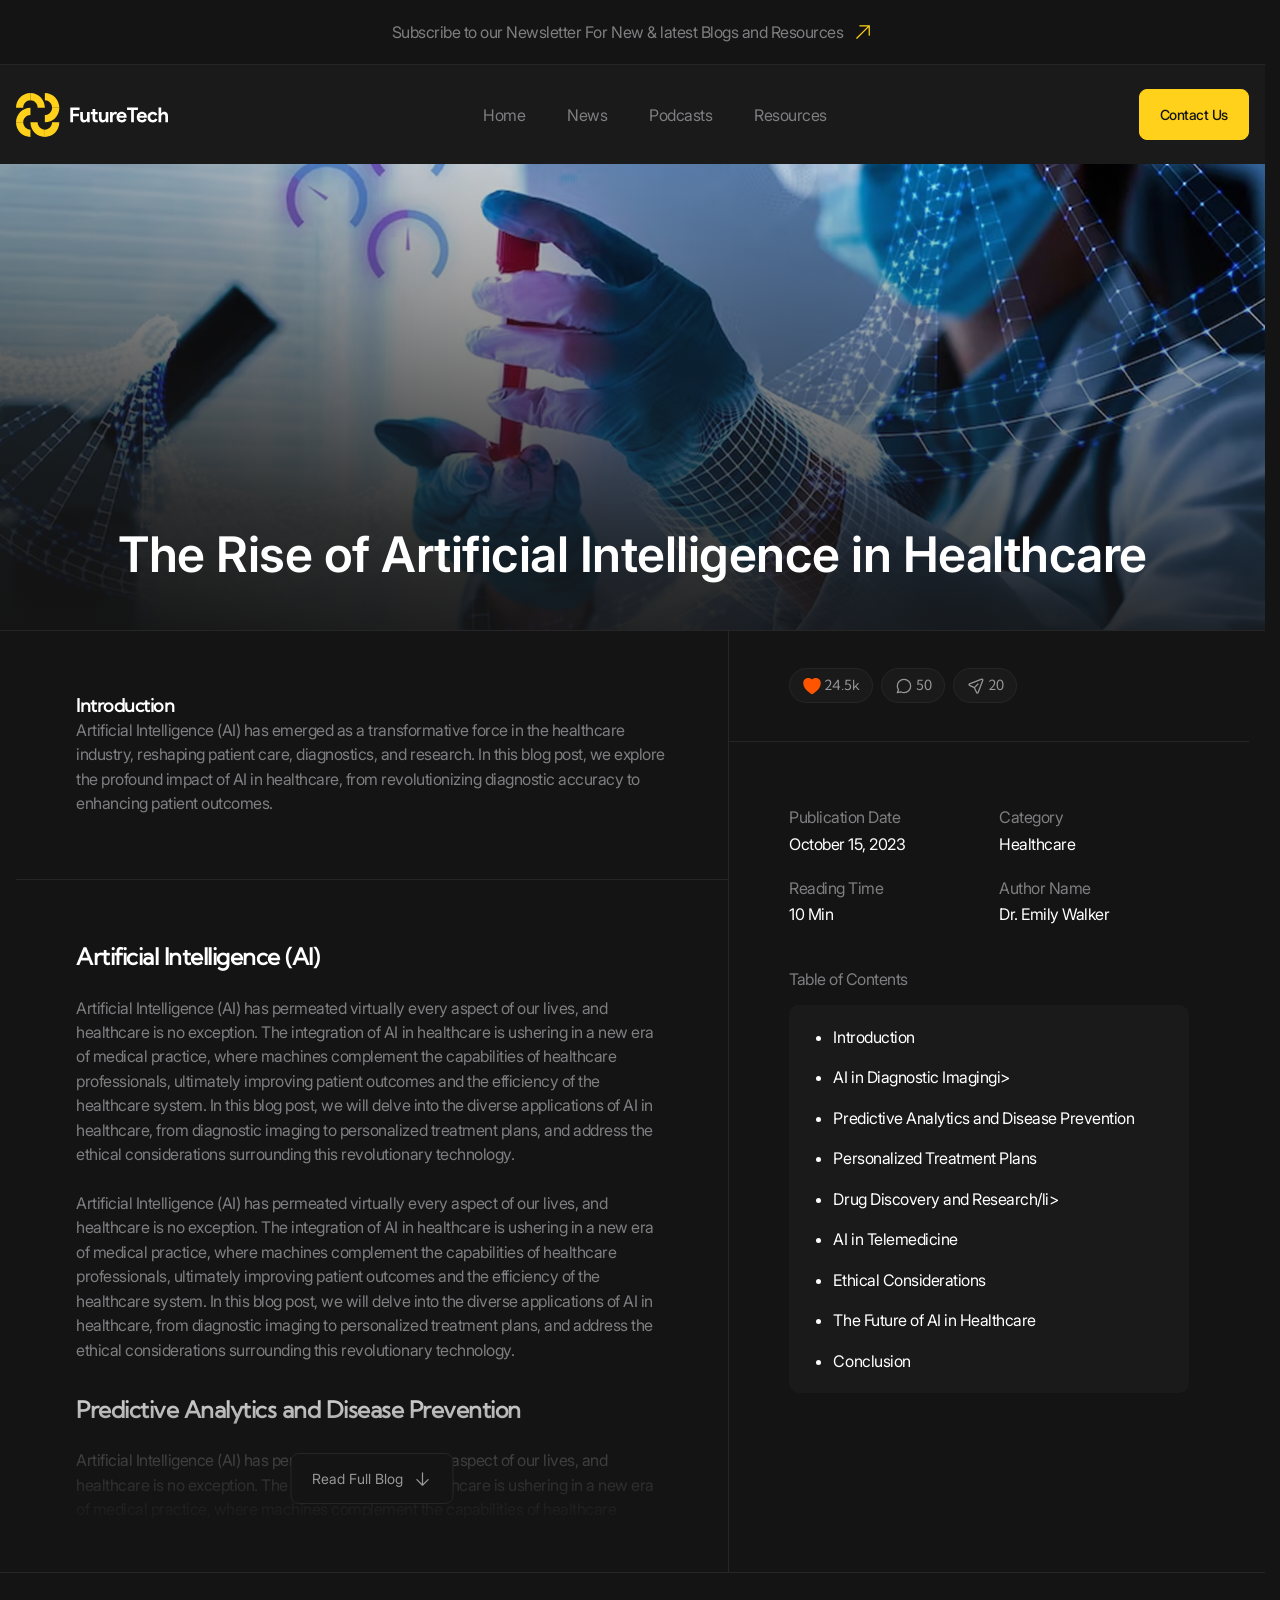
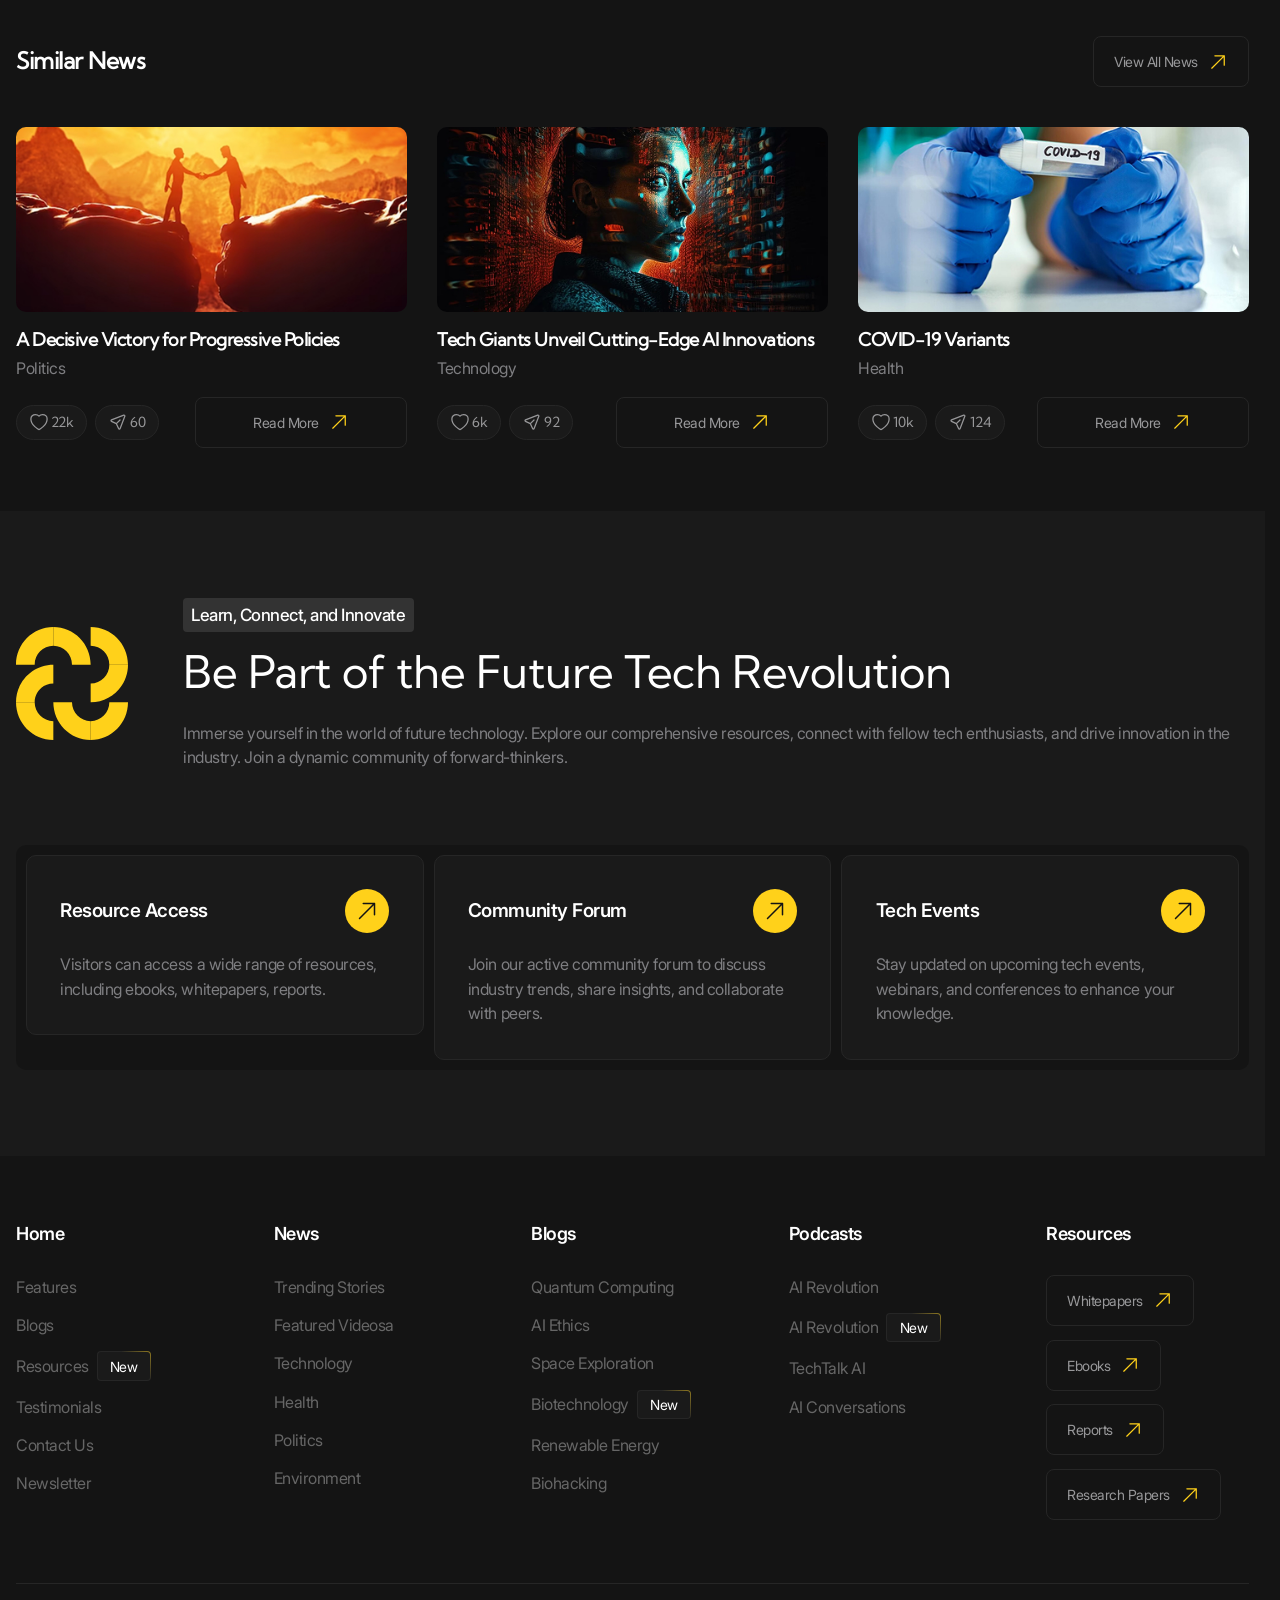
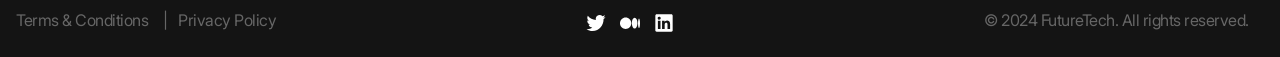
==== commit f74c4e5c: "feat: style and add js logic for blog page" ====
--- a/blog.html
+++ b/blog.html
@@ -60,6 +60,306 @@
         </div>
     </header>
     <main>
+        <section class="blog-details" aria-labelledby="blog-details-title">
+            <header class="blog-details__banner"
+                style="--bgImg: url('../images/blog-details/banner.jpg')">
+                <div class="blog-details__banner-inner container">
+                    <h1 class="blog-details__title" id="blog-details-title">The Rise of Artificial Intelligence in Healthcare</h1>
+                </div>
+            </header>
+            <div class="blog-details__body">
+                <div class="blog-details__body-inner container">
+                    <div class="blog-details__content">
+                        <!-- full-vw-line full-vw-line--bottom full-vw-line--right --- создает линию по горизонтали -->
+                        <div class="blog-details__intro full-vw-line full-vw-line--bottom full-vw-line--left">
+                            <h2 class="h6">Introduction</h2>
+                            <p>Artificial Intelligence (AI) has emerged as a transformative force in the healthcare industry, reshaping patient care, diagnostics, and research. In this blog post, we explore the profound impact of AI in healthcare, from revolutionizing diagnostic accuracy to enhancing patient outcomes.</p>
+                        </div>
+                        <div class="blog-details__main expandable-content" data-js-expandable-content>
+                            <h2 class="h4">Artificial Intelligence (AI)</h2>
+                            <p>Artificial Intelligence (AI) has permeated virtually every aspect of our lives, and healthcare is no exception. The integration of AI in healthcare is ushering in a new era of medical practice, where machines complement the capabilities of healthcare professionals, ultimately improving patient outcomes and the efficiency of the healthcare system. In this blog post, we will delve into the diverse applications of AI in healthcare, from diagnostic imaging to personalized treatment plans, and address the ethical considerations surrounding this revolutionary technology.</p>
+                            <p>Artificial Intelligence (AI) has permeated virtually every aspect of our lives, and healthcare is no exception. The integration of AI in healthcare is ushering in a new era of medical practice, where machines complement the capabilities of healthcare professionals, ultimately improving patient outcomes and the efficiency of the healthcare system. In this blog post, we will delve into the diverse applications of AI in healthcare, from diagnostic imaging to personalized treatment plans, and address the ethical considerations surrounding this revolutionary technology.</p>
+                            <h2 class="h4">Predictive Analytics and Disease Prevention</h2>
+                            <p>Artificial Intelligence (AI) has permeated virtually every aspect of our lives, and healthcare is no exception. The integration of AI in healthcare is ushering in a new era of medical practice, where machines complement the capabilities of healthcare professionals, ultimately improving patient outcomes and the efficiency of the healthcare system. In this blog post, we will delve into the diverse applications of AI in healthcare, from diagnostic imaging to personalized treatment plans, and address the ethical considerations surrounding this revolutionary technology.</p>
+                            <p>Artificial Intelligence (AI) has permeated virtually every aspect of our lives, and healthcare is no exception. The integration of AI in healthcare is ushering in a new era of medical practice, where machines complement the capabilities of healthcare professionals, ultimately improving patient outcomes and the efficiency of the healthcare system. In this blog post, we will delve into the diverse applications of AI in healthcare, from diagnostic imaging to personalized treatment plans, and address the ethical considerations surrounding this revolutionary technology.</p>
+                            <p>Artificial Intelligence (AI) has permeated virtually every aspect of our lives, and healthcare is no exception. The integration of AI in healthcare is ushering in a new era of medical practice, where machines complement the capabilities of healthcare professionals, ultimately improving patient outcomes and the efficiency of the healthcare system. In this blog post, we will delve into the diverse applications of AI in healthcare, from diagnostic imaging to personalized treatment plans, and address the ethical considerations surrounding this revolutionary technology.</p>
+                            <p>Artificial Intelligence (AI) has permeated virtually every aspect of our lives, and healthcare is no exception. The integration of AI in healthcare is ushering in a new era of medical practice, where machines complement the capabilities of healthcare professionals, ultimately improving patient outcomes and the efficiency of the healthcare system. In this blog post, we will delve into the diverse applications of AI in healthcare, from diagnostic imaging to personalized treatment plans, and address the ethical considerations surrounding this revolutionary technology.</p>
+                            <p>Artificial Intelligence (AI) has permeated virtually every aspect of our lives, and healthcare is no exception. The integration of AI in healthcare is ushering in a new era of medical practice, where machines complement the capabilities of healthcare professionals, ultimately improving patient outcomes and the efficiency of the healthcare system. In this blog post, we will delve into the diverse applications of AI in healthcare, from diagnostic imaging to personalized treatment plans, and address the ethical considerations surrounding this revolutionary technology.</p>
+                            <p>Artificial Intelligence (AI) has permeated virtually every aspect of our lives, and healthcare is no exception. The integration of AI in healthcare is ushering in a new era of medical practice, where machines complement the capabilities of healthcare professionals, ultimately improving patient outcomes and the efficiency of the healthcare system. In this blog post, we will delve into the diverse applications of AI in healthcare, from diagnostic imaging to personalized treatment plans, and address the ethical considerations surrounding this revolutionary technology.</p>
+                            <button
+                                class="blog-details__read-full-button button expandable-content__button"
+                                type="button"
+                                data-js-expandable-content-button><span class="icon icon--gray-arrow-down">Read Full Blog</span></button>
+                        </div>
+                    </div>
+                    <div class="blog-details__info">
+                        <!-- full-vw-line full-vw-line--bottom full-vw-line--right --- создает линию по горизонтали -->
+                        <div class="blog-details__actions blog-actions full-vw-line full-vw-line--bottom full-vw-line--right">
+                            <ul class="blog-actions__list">
+                                <li class="blog-actions__item">
+                                    <button class="blog-actions__button is-active"
+                                        type="button"
+                                        aria-label="Dislike"
+                                        title="Dislike">
+                                        <span class="blog-actions__icon-wrapper"><svg width="24" height="24" viewBox="0 0 24 24" fill="none" xmlns="http://www.w3.org/2000/svg">
+                                                <path d="M11.645 20.9107L11.6384 20.9071L11.6158 20.8949C11.5965 20.8844 11.5689 20.8693 11.5336 20.8496C11.4629 20.8101 11.3612 20.7524 11.233 20.6769C10.9765 20.5261 10.6132 20.3039 10.1785 20.015C9.31074 19.4381 8.15122 18.5901 6.9886 17.5063C4.68781 15.3615 2.25 12.1751 2.25 8.25C2.25 5.32194 4.7136 3 7.6875 3C9.43638 3 11.0023 3.79909 12 5.0516C12.9977 3.79909 14.5636 3 16.3125 3C19.2864 3 21.75 5.32194 21.75 8.25C21.75 12.1751 19.3122 15.3615 17.0114 17.5063C15.8488 18.5901 14.6893 19.4381 13.8215 20.015C13.3868 20.3039 13.0235 20.5261 12.767 20.6769C12.6388 20.7524 12.5371 20.8101 12.4664 20.8496C12.4311 20.8693 12.4035 20.8844 12.3842 20.8949L12.3616 20.9071L12.355 20.9107L12.3523 20.9121C12.1323 21.0289 11.8677 21.0289 11.6477 20.9121L11.645 20.9107Z" stroke="#666666" stroke-width="1.5" stroke-linejoin="round" />
+                                            </svg></span>
+                                        <span>24.5k</span>
+                                    </button>
+                                </li>
+                                <li class="blog-actions__item">
+                                    <button class="blog-actions__button "
+                                        type="button"
+                                        aria-label="Discuss"
+                                        title="Discuss">
+                                        <span class="blog-actions__icon-wrapper"><svg width="24" height="24" viewBox="0 0 24 24" fill="none" xmlns="http://www.w3.org/2000/svg">
+                                                <path d="M8.48581 19.1888C9.54657 19.7083 10.7392 20 12 20C16.4183 20 20 16.4183 20 12C20 7.58172 16.4183 4 12 4C7.58172 4 4 7.58172 4 12C4 13.6401 4.49356 15.165 5.34026 16.4341M8.49231 19.1877L8.48581 19.1888L4 20L5.34026 16.4341M5.34026 16.4341L5.34154 16.4308" stroke="#666666" stroke-width="1.5" stroke-linecap="round" stroke-linejoin="round" />
+                                            </svg></span>
+                                        <span>50</span>
+                                    </button>
+                                </li>
+                                <li class="blog-actions__item">
+                                    <button class="blog-actions__button"
+                                        type="button"
+                                        aria-label="Share"
+                                        title="Share">
+                                        <span class="blog-actions__icon-wrapper"><svg width="24" height="24" viewBox="0 0 24 24" fill="none" xmlns="http://www.w3.org/2000/svg">
+                                                <path d="M10.0384 13.9616L4.1719 11.2951C3.36454 10.9281 3.39898 9.7697 4.22673 9.45134L18.8999 3.80781C19.7087 3.49675 20.5033 4.29139 20.1922 5.10013L14.5487 19.7733C14.2303 20.6011 13.072 20.6355 12.705 19.8281L10.0384 13.9616ZM10.0384 13.9616L14.4231 9.57704" stroke="#666666" stroke-width="1.5" stroke-linecap="round" stroke-linejoin="round" />
+                                            </svg></span>
+                                        <span>20</span>
+                                    </button>
+                                </li>
+                            </ul>
+                        </div>
+                        <div class="blog-details__summary summary summary--2-cols">
+                            <dl class="summary__list">
+                                <div class="summary__item">
+                                    <dt class="summary__key">Publication Date</dt>
+                                    <dd class="summary__value"><time datetime="2023-15-10"> October 15, 2023</time></dd>
+                                </div>
+                                <div class="summary__item">
+                                    <dt class="summary__key">Category</dt>
+                                    <dd class="summary__value">Healthcare</dd>
+                                </div>
+                                <div class="summary__item">
+                                    <dt class="summary__key">Reading Time</dt>
+                                    <dd class="summary__value">10 Min</dd>
+                                </div>
+                                <div class="summary__item">
+                                    <dt class="summary__key">Author Name</dt>
+                                    <dd class="summary__value">Dr. Emily Walker</dd>
+                                </div>
+                                <div class="summary__item summary__item--wide">
+                                    <dt class="summary__key">Table of Contents</dt>
+                                    <dd class="summary__value">
+                                        <div class="table-of-contents">
+                                            <ul class="table-of-contents__list">
+                                                <li class="table-of-contents__item">Introduction</li>
+                                                <li class="table-of-contents__item">AI in Diagnostic Imagingi>
+                                                <li class="table-of-contents__item">Predictive Analytics and Disease Prevention</li>
+                                                <li class="table-of-contents__item">Personalized Treatment Plans</li>
+                                                <li class="table-of-contents__item">Drug Discovery and Research/li>
+                                                <li class="table-of-contents__item">AI in Telemedicine</li>
+                                                <li class="table-of-contents__item">Ethical Considerations</li>
+                                                <li class="table-of-contents__item">The Future of AI in Healthcare</li>
+                                                <li class="table-of-contents__item">Conclusion</li>
+                                            </ul>
+                                        </div>
+                                    </dd>
+                                </div>
+                            </dl>
+                        </div>
+                    </div>
+                </div>
+            </div>
+            <div class="blog-details__news news container">
+                <header class="news__header">
+                    <h2 class="news__title h4">Similar News</h2>
+                    <a href="#" class="news__link button"><span class="icon icon--yellow-arrow">View All News</span></a>
+                </header>
+                <ul class="news__list">
+                    <li class="news__item">
+                        <article class="news-card ">
+                            <img
+                                class="news-card__image"
+                                src="./images/news/2.jpg"
+                                alt=""
+                                width="512" height="222" />
+                            <div class="news-card__body">
+                                <h2 class="news-card__title h6">A Decisive Victory for Progressive Policies</h2>
+                                <div class="news-card__description">
+                                    <p>Politics</p>
+                                </div>
+                            </div>
+
+                            <div class="news-card__controls">
+                                <div class="news-card__actions blog-actions">
+                                    <ul class="blog-actions__list">
+                                        <li class="blog-actions__item">
+                                            <button class="blog-actions__button "
+                                                type="button"
+                                                aria-label="Like"
+                                                title="Like">
+                                                <span class="blog-actions__icon-wrapper"><svg width="24" height="24" viewBox="0 0 24 24" fill="none" xmlns="http://www.w3.org/2000/svg">
+                                                        <path d="M11.645 20.9107L11.6384 20.9071L11.6158 20.8949C11.5965 20.8844 11.5689 20.8693 11.5336 20.8496C11.4629 20.8101 11.3612 20.7524 11.233 20.6769C10.9765 20.5261 10.6132 20.3039 10.1785 20.015C9.31074 19.4381 8.15122 18.5901 6.9886 17.5063C4.68781 15.3615 2.25 12.1751 2.25 8.25C2.25 5.32194 4.7136 3 7.6875 3C9.43638 3 11.0023 3.79909 12 5.0516C12.9977 3.79909 14.5636 3 16.3125 3C19.2864 3 21.75 5.32194 21.75 8.25C21.75 12.1751 19.3122 15.3615 17.0114 17.5063C15.8488 18.5901 14.6893 19.4381 13.8215 20.015C13.3868 20.3039 13.0235 20.5261 12.767 20.6769C12.6388 20.7524 12.5371 20.8101 12.4664 20.8496C12.4311 20.8693 12.4035 20.8844 12.3842 20.8949L12.3616 20.9071L12.355 20.9107L12.3523 20.9121C12.1323 21.0289 11.8677 21.0289 11.6477 20.9121L11.645 20.9107Z" stroke="#666666" stroke-width="1.5" stroke-linejoin="round" />
+                                                    </svg></span>
+                                                <span>22k</span>
+                                            </button>
+                                        </li>
+                                        <li class="blog-actions__item">
+                                            <button class="blog-actions__button"
+                                                type="button"
+                                                aria-label="Share"
+                                                title="Share">
+                                                <span class="blog-actions__icon-wrapper"><svg width="24" height="24" viewBox="0 0 24 24" fill="none" xmlns="http://www.w3.org/2000/svg">
+                                                        <path d="M10.0384 13.9616L4.1719 11.2951C3.36454 10.9281 3.39898 9.7697 4.22673 9.45134L18.8999 3.80781C19.7087 3.49675 20.5033 4.29139 20.1922 5.10013L14.5487 19.7733C14.2303 20.6011 13.072 20.6355 12.705 19.8281L10.0384 13.9616ZM10.0384 13.9616L14.4231 9.57704" stroke="#666666" stroke-width="1.5" stroke-linecap="round" stroke-linejoin="round" />
+                                                    </svg></span>
+                                                <span>60</span>
+                                            </button>
+                                        </li>
+                                    </ul>
+                                </div>
+                                <a href="#" class="news-card__link button"><span class="icon icon--yellow-arrow">Read More</span></a>
+                            </div>
+                        </article>
+                    </li>
+                    <li class="news__item">
+                        <article class="news-card ">
+                            <img
+                                class="news-card__image"
+                                src="./images/news/3.jpg"
+                                alt=""
+                                width="512" height="222" />
+                            <div class="news-card__body">
+                                <h2 class="news-card__title h6">Tech Giants Unveil Cutting-Edge AI Innovations</h2>
+                                <div class="news-card__description">
+                                    <p>Technology</p>
+                                </div>
+                            </div>
+
+                            <div class="news-card__controls">
+                                <div class="news-card__actions blog-actions">
+                                    <ul class="blog-actions__list">
+                                        <li class="blog-actions__item">
+                                            <button class="blog-actions__button "
+                                                type="button"
+                                                aria-label="Like"
+                                                title="Like">
+                                                <span class="blog-actions__icon-wrapper"><svg width="24" height="24" viewBox="0 0 24 24" fill="none" xmlns="http://www.w3.org/2000/svg">
+                                                        <path d="M11.645 20.9107L11.6384 20.9071L11.6158 20.8949C11.5965 20.8844 11.5689 20.8693 11.5336 20.8496C11.4629 20.8101 11.3612 20.7524 11.233 20.6769C10.9765 20.5261 10.6132 20.3039 10.1785 20.015C9.31074 19.4381 8.15122 18.5901 6.9886 17.5063C4.68781 15.3615 2.25 12.1751 2.25 8.25C2.25 5.32194 4.7136 3 7.6875 3C9.43638 3 11.0023 3.79909 12 5.0516C12.9977 3.79909 14.5636 3 16.3125 3C19.2864 3 21.75 5.32194 21.75 8.25C21.75 12.1751 19.3122 15.3615 17.0114 17.5063C15.8488 18.5901 14.6893 19.4381 13.8215 20.015C13.3868 20.3039 13.0235 20.5261 12.767 20.6769C12.6388 20.7524 12.5371 20.8101 12.4664 20.8496C12.4311 20.8693 12.4035 20.8844 12.3842 20.8949L12.3616 20.9071L12.355 20.9107L12.3523 20.9121C12.1323 21.0289 11.8677 21.0289 11.6477 20.9121L11.645 20.9107Z" stroke="#666666" stroke-width="1.5" stroke-linejoin="round" />
+                                                    </svg></span>
+                                                <span>6k</span>
+                                            </button>
+                                        </li>
+                                        <li class="blog-actions__item">
+                                            <button class="blog-actions__button"
+                                                type="button"
+                                                aria-label="Share"
+                                                title="Share">
+                                                <span class="blog-actions__icon-wrapper"><svg width="24" height="24" viewBox="0 0 24 24" fill="none" xmlns="http://www.w3.org/2000/svg">
+                                                        <path d="M10.0384 13.9616L4.1719 11.2951C3.36454 10.9281 3.39898 9.7697 4.22673 9.45134L18.8999 3.80781C19.7087 3.49675 20.5033 4.29139 20.1922 5.10013L14.5487 19.7733C14.2303 20.6011 13.072 20.6355 12.705 19.8281L10.0384 13.9616ZM10.0384 13.9616L14.4231 9.57704" stroke="#666666" stroke-width="1.5" stroke-linecap="round" stroke-linejoin="round" />
+                                                    </svg></span>
+                                                <span>92</span>
+                                            </button>
+                                        </li>
+                                    </ul>
+                                </div>
+                                <a href="#" class="news-card__link button"><span class="icon icon--yellow-arrow">Read More</span></a>
+                            </div>
+                        </article>
+                    </li>
+                    <li class="news__item">
+                        <article class="news-card ">
+                            <img
+                                class="news-card__image"
+                                src="./images/news/4.jpg"
+                                alt=""
+                                width="512" height="222" />
+                            <div class="news-card__body">
+                                <h2 class="news-card__title h6">COVID-19 Variants</h2>
+                                <div class="news-card__description">
+                                    <p>Health</p>
+                                </div>
+                            </div>
+                            <div class="news-card__controls">
+                                <div class="news-card__actions blog-actions">
+                                    <ul class="blog-actions__list">
+                                        <li class="blog-actions__item">
+                                            <button class="blog-actions__button "
+                                                type="button"
+                                                aria-label="Like"
+                                                title="Like">
+                                                <span class="blog-actions__icon-wrapper"><svg width="24" height="24" viewBox="0 0 24 24" fill="none" xmlns="http://www.w3.org/2000/svg">
+                                                        <path d="M11.645 20.9107L11.6384 20.9071L11.6158 20.8949C11.5965 20.8844 11.5689 20.8693 11.5336 20.8496C11.4629 20.8101 11.3612 20.7524 11.233 20.6769C10.9765 20.5261 10.6132 20.3039 10.1785 20.015C9.31074 19.4381 8.15122 18.5901 6.9886 17.5063C4.68781 15.3615 2.25 12.1751 2.25 8.25C2.25 5.32194 4.7136 3 7.6875 3C9.43638 3 11.0023 3.79909 12 5.0516C12.9977 3.79909 14.5636 3 16.3125 3C19.2864 3 21.75 5.32194 21.75 8.25C21.75 12.1751 19.3122 15.3615 17.0114 17.5063C15.8488 18.5901 14.6893 19.4381 13.8215 20.015C13.3868 20.3039 13.0235 20.5261 12.767 20.6769C12.6388 20.7524 12.5371 20.8101 12.4664 20.8496C12.4311 20.8693 12.4035 20.8844 12.3842 20.8949L12.3616 20.9071L12.355 20.9107L12.3523 20.9121C12.1323 21.0289 11.8677 21.0289 11.6477 20.9121L11.645 20.9107Z" stroke="#666666" stroke-width="1.5" stroke-linejoin="round" />
+                                                    </svg></span>
+                                                <span>10k</span>
+                                            </button>
+                                        </li>
+                                        <li class="blog-actions__item">
+                                            <button class="blog-actions__button"
+                                                type="button"
+                                                aria-label="Share"
+                                                title="Share">
+                                                <span class="blog-actions__icon-wrapper"><svg width="24" height="24" viewBox="0 0 24 24" fill="none" xmlns="http://www.w3.org/2000/svg">
+                                                        <path d="M10.0384 13.9616L4.1719 11.2951C3.36454 10.9281 3.39898 9.7697 4.22673 9.45134L18.8999 3.80781C19.7087 3.49675 20.5033 4.29139 20.1922 5.10013L14.5487 19.7733C14.2303 20.6011 13.072 20.6355 12.705 19.8281L10.0384 13.9616ZM10.0384 13.9616L14.4231 9.57704" stroke="#666666" stroke-width="1.5" stroke-linecap="round" stroke-linejoin="round" />
+                                                    </svg></span>
+                                                <span>124</span>
+                                            </button>
+                                        </li>
+                                    </ul>
+                                </div>
+                                <a href="#" class="news-card__link button"><span class="icon icon--yellow-arrow">Read More</span></a>
+                            </div>
+                        </article>
+                    </li>
+                </ul>
+            </div>
+        </section>
+        <section class="about" aria-labelledby="about-title">
+            <div class="about__inner container">
+                <header class="about__header">
+                    <img
+                        class="about__icon"
+                        src="./images/about/Logo.svg"
+                        alt=""
+                        width="150" height="150" />
+                    <div class="about__info">
+                        <p class="about__subtitle tag">Learn, Connect, and Innovate</p>
+                        <h2 class="about__title" id="about-title">Be Part of the Future Tech Revolution</h2>
+                    </div>
+
+                    <div class="about__description">
+                        <p>Immerse yourself in the world of future technology. Explore our comprehensive resources, connect with fellow tech enthusiasts, and drive innovation in the industry. Join a dynamic community of forward-thinkers.</p>
+                    </div>
+                </header>
+                <ul class="about__list">
+                    <li class="about__item">
+                        <a href="#" class="about-card tile">
+                            <h3 class="about-card__title circle-icon">Resource Access</h3>
+                            <div class="about-card__description">
+                                <p>Visitors can access a wide range of resources, including ebooks, whitepapers, reports.</p>
+                            </div>
+                        </a>
+                    </li>
+                    <li class="about__item">
+                        <a href="#" class="about-card tile">
+                            <h3 class="about-card__title circle-icon">Community Forum</h3>
+                            <div class="about-card__description">
+                                <p>Join our active community forum to discuss industry trends, share insights, and collaborate with peers.</p>
+                            </div>
+                        </a>
+                    </li>
+                    <li class="about__item">
+                        <a href="#" class="about-card tile">
+                            <h3 class="about-card__title circle-icon">Tech Events</h3>
+                            <div class="about-card__description">
+                                <p>Stay updated on upcoming tech events, webinars, and conferences to enhance your knowledge.</p>
+                            </div>
+                        </a>
+                    </li>
+                </ul>
+            </div>
+        </section>
 
     </main>
 
--- a/css/main.css
+++ b/css/main.css
@@ -473,6 +473,37 @@
   content: "";
 }
 
+.expandable-content {
+  --initialMaxHeight: 31.25rem;
+  position: relative;
+  overflow-y: hidden;
+}
+.expandable-content.is-expanded::before,
+.expandable-content.is-expanded .expandable-content__button {
+  opacity: 0;
+  visibility: hidden;
+}
+.expandable-content:not(.is-expanded) {
+  max-height: var(--initialMaxHeight);
+}
+.expandable-content::before {
+  content: "";
+  position: absolute;
+  bottom: 0;
+  left: 0;
+  width: 100%;
+  height: 30%;
+  background-image: linear-gradient(180deg, rgba(20, 20, 20, 0) 0%, #141414 77.38%);
+  pointer-events: none;
+  transition-duration: var(--transition-duration);
+}
+.expandable-content__button {
+  position: absolute;
+  left: 50%;
+  translate: -50%;
+  bottom: 4.25rem;
+}
+
 .icon {
   display: flex;
   align-items: center;
@@ -499,6 +530,9 @@
 }
 .icon--yellow-eye::after {
   background-image: url("../icons/eys.svg");
+}
+.icon--gray-arrow-down::after {
+  background-image: url("../../icons/arrow-down-gray.svg");
 }
 
 .logo {
@@ -1804,6 +1838,21 @@
   }
 }
 
+.summary--2-cols .summary__list {
+  display: grid;
+  grid-template-columns: repeat(2, 1fr);
+  gap: 1.875rem 1.25rem;
+}
+@media (width <= 90.06125rem) {
+  .summary--2-cols .summary__list {
+    row-gap: 1.25rem;
+  }
+}
+.summary--2-cols .summary__item--wide {
+  grid-column: -1/1;
+  row-gap: clamp(0.625rem, 0.5294117647rem + 0.3921568627vw, 1rem);
+  margin-top: 1.25rem;
+}
 .summary__list {
   display: flex;
   -moz-column-gap: clamp(1.25rem, 0.7720588235rem + 1.9607843137vw, 3.125rem);
@@ -1921,7 +1970,21 @@
 }
 
 .news {
+  display: grid;
+  row-gap: 5rem;
   padding-block: clamp(2.5rem, 1.862745098rem + 2.614379085vw, 5rem);
+}
+@media (width <= 90.06125rem) {
+  .news {
+    row-gap: 2.5rem;
+  }
+}
+.news__header {
+  display: flex;
+  justify-content: space-between;
+  align-items: center;
+  -moz-column-gap: 1rem;
+       column-gap: 1rem;
 }
 .news__list {
   display: grid;
@@ -2008,4 +2071,133 @@
 .video-card__body {
   display: grid;
   row-gap: clamp(0.25rem, 0.1544117647rem + 0.3921568627vw, 0.625rem);
+}
+
+.table-of-contents {
+  padding: 1.25rem;
+  border-radius: 0.75rem;
+  color: var(--color-light);
+  background-color: var(--color-dark-10);
+}
+@media (width <= 90.06125rem) {
+  .table-of-contents {
+    border-radius: 0.625rem;
+  }
+}
+.table-of-contents__list {
+  display: grid;
+  row-gap: 1.25rem;
+}
+@media (width <= 90.06125rem) {
+  .table-of-contents__list {
+    row-gap: 1rem;
+  }
+}
+.table-of-contents__item {
+  list-style-type: disc;
+  margin-left: 1.5em;
+}
+
+.blog-details__banner {
+  display: flex;
+  align-items: end;
+  min-height: clamp(17.5625rem, 12.512254902rem + 20.7189542484vw, 37.375rem);
+  padding-block: clamp(1.0625rem, 0.2977941176rem + 3.137254902vw, 4.0625rem);
+  text-align: center;
+  background: linear-gradient(188deg, rgba(20, 20, 20, 0) 0%, rgba(20, 20, 20, 0.88) 75.52%, #141414 100%), var(--bgImg) center/cover no-repeat;
+}
+.blog-details__title {
+  font-size: clamp(1.75rem, 1.1764705882rem + 2.3529411765vw, 4rem);
+  font-family: var(--font-family-base);
+  font-weight: 600;
+}
+.blog-details__body {
+  border-block: var(--border);
+}
+.blog-details__body-inner {
+  display: grid;
+  grid-template-columns: 1fr 32.5rem;
+}
+@media (width <= 63.99875rem) {
+  .blog-details__body-inner {
+    display: flex;
+    flex-direction: column-reverse;
+  }
+}
+@media (width > 63.99875rem) {
+  .blog-details__content {
+    border-right: var(--border);
+  }
+}
+.blog-details__intro, .blog-details__main, .blog-details__actions, .blog-details__summary {
+  padding: clamp(2.5rem, 1.862745098rem + 2.614379085vw, 5rem) 5rem;
+}
+@media (width <= 90.06125rem) {
+  .blog-details__intro, .blog-details__main, .blog-details__actions, .blog-details__summary {
+    padding-inline: 3.75rem;
+  }
+}
+@media (width <= 63.99875rem) {
+  .blog-details__intro, .blog-details__main, .blog-details__actions, .blog-details__summary {
+    padding-inline: 0;
+  }
+}
+@media (width <= 63.99875rem) {
+  .blog-details__intro, .blog-details__actions, .blog-details__summary {
+    position: relative;
+  }
+  .blog-details__intro::before, .blog-details__actions::before, .blog-details__summary::before {
+    content: "";
+    position: absolute;
+    left: 50%;
+    right: auto;
+    bottom: 0;
+    translate: -50%;
+    width: 100vw;
+    height: 0.0625rem;
+    background-color: var(--color-dark-15);
+  }
+}
+@media (width > 63.99875rem) {
+  .blog-details__intro, .blog-details__actions {
+    border-bottom: var(--border);
+  }
+}
+.blog-details__actions {
+  padding-block: clamp(1.25rem, 0.7720588235rem + 1.9607843137vw, 3.125rem);
+}
+.blog-details__main {
+  --initialMaxHeight: 46.3125rem;
+}
+@media (width <= 90.06125rem) {
+  .blog-details__main {
+    --initialMaxHeight: 43.25rem;
+  }
+}
+@media (width <= 47.99875rem) {
+  .blog-details__main {
+    --initialMaxHeight: 41.8125rem;
+  }
+}
+.blog-details__main h2:not(:first-child),
+.blog-details__main h3:not(:first-child),
+.blog-details__main h4:not(:first-child),
+.blog-details__main h5:not(:first-child),
+.blog-details__main h6:not(:first-child) {
+  margin-top: 1.5em;
+}
+.blog-details__main h2:not(:last-child),
+.blog-details__main h3:not(:last-child),
+.blog-details__main h4:not(:last-child),
+.blog-details__main h5:not(:last-child),
+.blog-details__main h6:not(:last-child) {
+  margin-bottom: 1em;
+}
+
+@media (width <= 47.99875rem) {
+  .blog-actions__list {
+    justify-content: center;
+    -moz-column-gap: 0.875rem;
+         column-gap: 0.875rem;
+  }
 }/*# sourceMappingURL=main.css.map */
